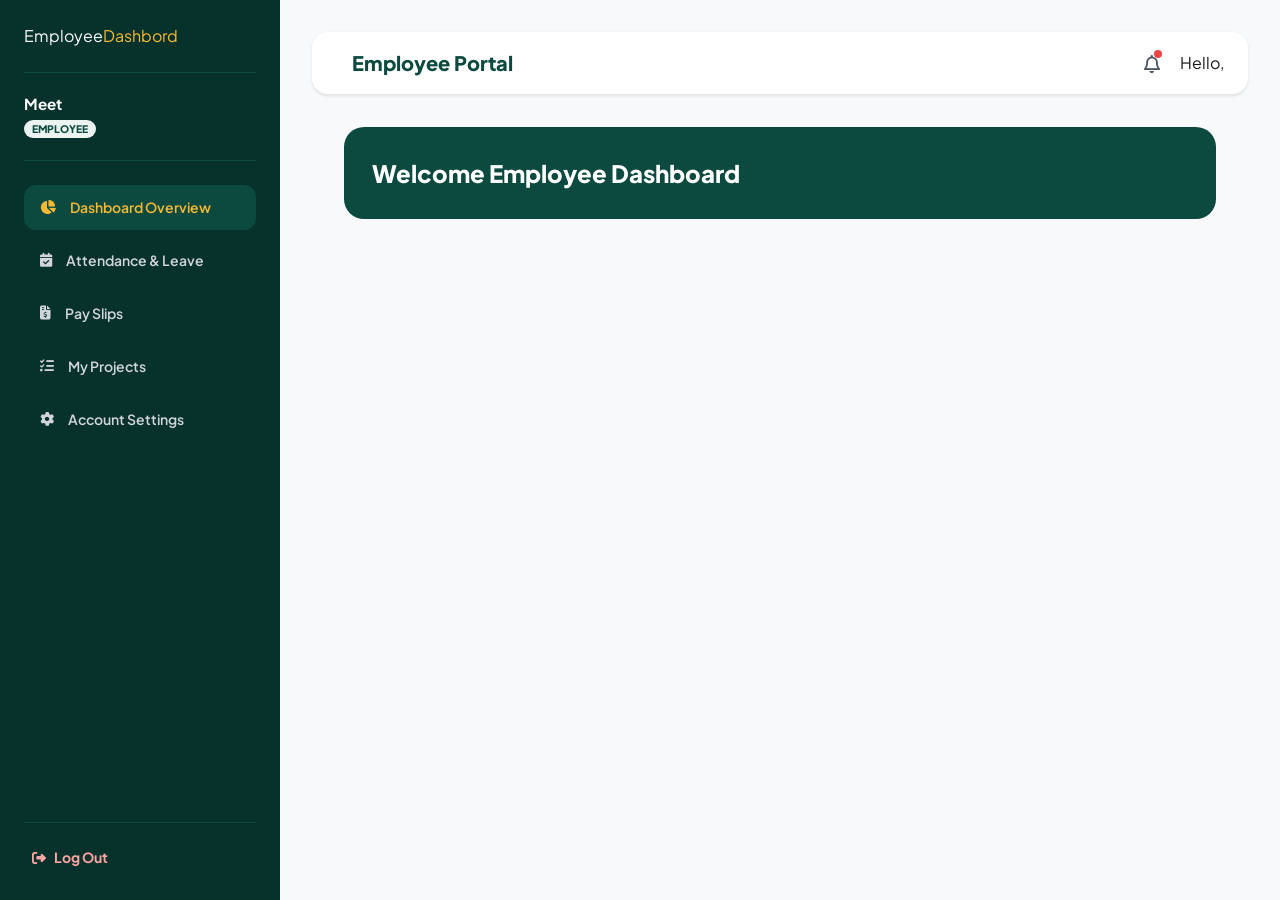
==== employee-dashboard/index.html @ f013000d "updeted5" ====
<!DOCTYPE html>
<html lang="en">

<head>
    <meta charset="UTF-8">
    <meta name="viewport" content="width=device-width, initial-scale=1.0">
    <title>Employee Dashboard</title>
    <link rel="stylesheet" href="https://cdnjs.cloudflare.com/ajax/libs/font-awesome/6.4.0/css/all.min.css">
    <link href="https://fonts.googleapis.com/css2?family=Plus+Jakarta+Sans:wght@300;400;500;600;700;800&display=swap" rel="stylesheet">
    <link rel="stylesheet" href="../assets/css/style.css">
</head>

<body class="dashboard-body">

    <div id="sidebar-overlay" class="sidebar-overlay hidden"></div>

    <aside id="dashboard-sidebar" class="dashboard-sidebar">
        <div class="sidebar-header">
            <div class="logo">
                <a href="#">
                    <span class="logo-text text-white">Employee<span class="text-gold">Dashbord</span></span>
                </a>
            </div>
            <button id="close-sidebar-btn" class="close-sidebar-btn">
                <i class="fa-solid fa-xmark"></i>
            </button>
        </div>

        <div class="user-profile-badge">
            <div>
                <h5 id="dash-user-name" class="profile-name">Meet</h5>
                <span class="role-badge badge-employee">Employee</span>
            </div>
        </div>

        <nav class="sidebar-nav">
            <a href="#" class="sidebar-link active">
                <i class="fa-solid fa-chart-pie"></i>
                <span>Dashboard Overview</span>
            </a>
            <a href="#" class="sidebar-link">
                <i class="fa-solid fa-calendar-check"></i>
                <span>Attendance & Leave</span>
            </a>
            <a href="#" class="sidebar-link">
                <i class="fa-solid fa-file-invoice-dollar"></i>
                <span>Pay Slips</span>
            </a>
            <a href="#" class="sidebar-link">
                <i class="fa-solid fa-tasks"></i>
                <span>My Projects</span>
            </a>
            <a href="#" class="sidebar-link">
                <i class="fa-solid fa-gear"></i>
                <span>Account Settings</span>
            </a>
        </nav>

        <div class="sidebar-footer">
            <a id="logout-btn" class="logout-btn" href="../index.html">
                <i class="fa-solid fa-right-from-bracket mr-2"></i> Log Out
            </a>
        </div>
    </aside>

    <div class="dashboard-main">

        <header class="dashboard-header">
            <div class="flex-center space-x-4">
                <button id="mobile-sidebar-toggle" class="sidebar-toggle-btn">
                    <i class="fa-solid fa-bars"></i>
                </button>
                <h1 class="header-page-title">Employee Portal</h1>
            </div>

            <div class="header-right-actions">
                <button class="dash-icon-btn">
                    <i class="fa-regular fa-bell"></i>
                    <span class="notification-dot"></span>
                </button>
                <div class="header-user-info">
                    <span class="user-greeting">Hello,</span>
                </div>
            </div>
        </header>

        <main class="dashboard-content">

            <div class="welcome-banner">
                <div>
                    <h2>Welcome     <span id="welcome-user-name">Employee Dashboard</span></h2>
                </div>
            </div>

        </main>
    </div>

    <script src="../assets/js/script.js"></script>
</body>

</html>
---- assets/css/style.css ----
:root {
    --tealDark: #0c4a3f;
    --tealDeep: #06322b;
    --tealLight: #156153;
    --tealSubtle: #ecf4f2;
    --goldAccent: #f5b935;
    --goldHover: #e0a320;
    --goldLight: #fff8e7;
    --lightBg: #f8f9fa;
    --cardBg: #f2f5f4;
    --textDark: #1a1a1a;
    --textGray: #4b5563;
    --borderLight: #e5e7eb;
}

* {
    margin: 0;
    padding: 0;
    box-sizing: border-box;
}

html.scroll-smooth {
    scroll-behavior: smooth;
}

body {
    font-family: "Plus Jakarta Sans", sans-serif;
    color: var(--textDark);
    background-color: #ffffff;
    overflow-x: hidden;
    line-height: 1.5;
    -webkit-font-smoothing: antialiased;
}

a {
    text-decoration: none;
    color: inherit;
}

button {
    cursor: pointer;
    border: none;
    background: none;
    font-family: inherit;
}

ul {
    list-style: none;
}

img {
    max-width: 100%;
    display: block;
}

.container {
    max-width: 1280px;
    margin: 0 auto;
    padding: 0 1rem;
}

@media (min-width: 640px) {
    .container {
        padding: 0 1.5rem;
    }
}

@media (min-width: 1024px) {
    .container {
        padding: 0 2rem;
    }
}

.flex-center {
    display: flex;
    align-items: center;
}

.flex-between {
    display: flex;
    align-items: center;
    justify-content: space-between;
}

.space-x-3>*+* {
    margin-left: 0.75rem;
}

.space-x-4>*+* {
    margin-left: 1rem;
}

.space-x-6>*+* {
    margin-left: 1.5rem;
}

.space-y-2>*+* {
    margin-top: 0.5rem;
}

.space-y-3>*+* {
    margin-top: 0.75rem;
}

.space-y-4>*+* {
    margin-top: 1rem;
}

.space-y-6>*+* {
    margin-top: 1.5rem;
}

.space-y-8>*+* {
    margin-top: 2rem;
}

.hidden {
    display: none !important;
}

.relative {
    position: relative;
}

.w-full {
    width: 100%;
}

.text-center {
    text-align: center;
}

.text-white {
    color: #ffffff;
}

.text-gold {
    color: var(--goldAccent);
}

.text-teal {
    color: var(--tealDark);
}

.pt-2 {
    padding-top: 0.5rem;
}

.pt-4 {
    padding-top: 1rem;
}

.pt-8 {
    padding-top: 2rem;
}

.pb-6 {
    padding-bottom: 1.5rem;
}

.mb-1 {
    margin-bottom: 0.25rem;
}

.mb-2 {
    margin-bottom: 0.5rem;
}

.mb-3 {
    margin-bottom: 0.75rem;
}

.mb-4 {
    margin-bottom: 1rem;
}

.mb-12 {
    margin-bottom: 3rem;
}

.mb-16 {
    margin-bottom: 4rem;
}

.mr-1\.5 {
    margin-right: 0.375rem;
}

.mr-2 {
    margin-right: 0.5rem;
}

.ml-1 {
    margin-left: 0.25rem;
}

.ml-2 {
    margin-left: 0.5rem;
}

.ml-3 {
    margin-left: 0.75rem;
}

/* BUTTONS */

.custom-logo-img {
    height: 100px;
    width: 100px;
    object-fit: contain;
}

.btn {
    display: inline-flex;
    align-items: center;
    justify-content: center;
    font-weight: 700;
    font-size: 0.875rem;
    padding: 0.625rem 1.25rem;
    border-radius: 9999px;
    transition: all 0.3s ease;
    box-shadow: 0 4px 6px -1px rgba(0, 0, 0, 0.1);
}

.btn:hover {
    transform: translateY(-2px);
}

.btn-teal {
    background-color: var(--tealDark);
    color: #ffffff;
}

.btn-teal:hover {
    background-color: var(--tealLight);
}

.btn-gold {
    background-color: var(--goldAccent);
    color: var(--tealDeep);
}

.btn-gold:hover {
    background-color: var(--goldHover);
}

.btn-outline {
    background-color: #ffffff;
    border: 2px solid var(--tealDark);
    color: var(--tealDark);
    box-shadow: none;
}

.btn-outline:hover {
    background-color: var(--tealDark);
    color: #ffffff;
}

.btn-subtle {
    background-color: var(--tealSubtle);
    color: var(--tealDark);
    box-shadow: none;
}

.btn-subtle:hover {
    background-color: var(--tealDark);
    color: #ffffff;
}

.btn-lg {
    padding: 1rem 2rem;
    font-size: 1rem;
    font-weight: 800;
}

.btn-sm {
    padding: 0.75rem 1.5rem;
    font-size: 0.75rem;
    font-weight: 800;
}

.btn-text {
    color: var(--tealDark);
    font-weight: 700;
    font-size: 0.875rem;
    padding: 0.5rem 1rem;
    transition: color 0.3s;
}

.btn-text:hover {
    color: var(--goldAccent);
}

.icon-btn {
    color: #4b5563;
    padding: 0.5rem;
    border-radius: 9999px;
    font-size: 1.125rem;
    transition: color 0.3s;
}

.icon-btn:hover {
    color: var(--tealDark);
}

/* HEADER & NAV */
#main-header {
    position: sticky;
    top: 0;
    z-index: 40;
    background-color: rgba(255, 255, 255, 0.95);
    backdrop-filter: blur(12px);
    border-bottom: 1px solid var(--borderLight);
    transition: all 0.3s;
}

#main-header.shadow-md {
    box-shadow: 0 4px 6px -1px rgba(0, 0, 0, 0.1);
}

.top-bar {
    background-color: var(--tealDeep);
    color: #ffffff;
    font-size: 0.75rem;
    padding: 0.625rem 1rem;
    display: none;
}

@media (min-width: 1024px) {
    .top-bar {
        display: block;
    }
}

.top-bar a:hover {
    color: var(--goldAccent);
}

.nav-wrapper {
    display: flex;
    justify-content: space-between;
    align-items: center;
}

.desktop-nav {
    display: none;
    gap: 1.75rem;
    font-size: 0.875rem;
    font-weight: 600;
}

@media (min-width: 1024px) {
    .desktop-nav {
        display: flex;
    }
}

.nav-link {
    color: #374151;
    padding: 0.5rem 0;
    border-bottom: 2px solid transparent;
    transition: all 0.3s;
}

.nav-link:hover,
.nav-link.active {
    color: var(--tealDark);
    font-weight: 700;
    border-bottom-color: var(--goldAccent);
}

.header-actions {
    display: none;
    align-items: center;
    gap: 1rem;
}

@media (min-width: 1024px) {
    .header-actions {
        display: flex;
    }
}

.mobile-menu-toggle {
    display: flex;
    align-items: center;
    gap: 1rem;
}

@media (min-width: 1024px) {
    .mobile-menu-toggle {
        display: none;
    }
}

.mobile-menu {
    background-color: #ffffff;
    border-bottom: 1px solid var(--borderLight);
    padding: 0.5rem 1rem 1.5rem 1rem;
    box-shadow: 0 10px 15px -3px rgba(0, 0, 0, 0.1);
}

.mobile-link {
    display: block;
    padding: 0.625rem 1rem;
    color: #374151;
    border-radius: 0.75rem;
    font-weight: 600;
}

.mobile-link:hover,
.mobile-link.active {
    background-color: var(--tealSubtle);
    color: var(--tealDark);
    font-weight: 700;
}

.mobile-actions {
    padding-top: 1rem;
    border-top: 1px solid var(--borderLight);
    display: flex;
    flex-direction: column;
    gap: 0.5rem;
}

.modal-overlay {
    position: fixed;
    inset: 0;
    background-color: rgba(6, 50, 43, 0.9);
    backdrop-filter: blur(8px);
    z-index: 50;
    display: flex;
    align-items: center;
    justify-content: center;
    padding: 1rem;
    transition: opacity 0.3s ease;
}

.modal-content {
    max-width: 42rem;
    width: 100%;
    position: relative;
}

.modal-close {
    position: absolute;
    top: -3rem;
    right: 0;
    color: #ffffff;
    font-size: 1.875rem;
}

.modal-close:hover {
    color: var(--goldAccent);
}

.search-form {
    position: relative;
}

.search-form input {
    width: 100%;
    padding: 1rem 4rem 1rem 1.5rem;
    border-radius: 1rem;
    background-color: #ffffff;
    color: #111827;
    font-size: 1.125rem;
    border: none;
    outline: none;
    box-shadow: 0 25px 50px -12px rgba(0, 0, 0, 0.25);
}

.search-form input:focus {
    box-shadow: 0 0 0 4px var(--goldAccent);
}

.search-submit {
    position: absolute;
    right: 0.75rem;
    top: 0.75rem;
    bottom: 0.75rem;
    padding: 0 1.25rem;
    background-color: var(--tealDark);
    color: var(--goldAccent);
    border-radius: 0.75rem;
    font-weight: 700;
    transition: background 0.3s;
}

.search-submit:hover {
    background-color: var(--tealLight);
}

.search-hint {
    color: rgba(255, 255, 255, 0.7);
    font-size: 0.75rem;
    margin-top: 0.75rem;
    text-align: center;
}

.hero-section {
    position: relative;
    background: linear-gradient(to bottom, #f9fafb, #ffffff, #f9fafb);
    padding: 3rem 0;
    overflow: hidden;
}

@media (min-width: 1024px) {
    .hero-section {
        padding: 5rem 0;
    }
}

.grid-12 {
    display: grid;
    grid-template-columns: repeat(1, minmax(0, 1fr));
    gap: 3rem;
}

@media (min-width: 1024px) {
    .grid-12 {
        grid-template-columns: repeat(12, minmax(0, 1fr));
    }

    .hero-content {
        grid-column: span 7 / span 7;
    }

    .hero-image-wrapper {
        grid-column: span 5 / span 5;
    }
}

.hero-content {
    text-align: center;
}

@media (min-width: 1024px) {
    .hero-content {
        text-align: left;
    }
}

.badge {
    display: inline-flex;
    align-items: center;
    gap: 0.5rem;
    background-color: var(--tealSubtle);
    color: var(--tealDark);
    font-weight: 800;
    padding: 0.5rem 1rem;
    border-radius: 9999px;
    font-size: 0.75rem;
    letter-spacing: 0.05em;
    text-transform: uppercase;
}

.badge-dot {
    width: 0.625rem;
    height: 0.625rem;
    border-radius: 9999px;
    background-color: var(--goldAccent);
}

.hero-title {
    font-size: 2.25rem;
    font-weight: 800;
    color: var(--tealDark);
    line-height: 1.25;
    letter-spacing: -0.025em;
    margin-top: 1.5rem;
}

@media (min-width: 640px) {
    .hero-title {
        font-size: 3rem;
    }
}

@media (min-width: 1024px) {
    .hero-title {
        font-size: 3.75rem;
    }
}

.gradient-text {
    background: linear-gradient(to right,
            var(--tealDark),
            var(--tealLight),
            var(--goldHover));
    -webkit-background-clip: text;
    -webkit-text-fill-color: transparent;
}

.hero-desc {
    color: var(--textGray);
    font-size: 1rem;
    max-width: 36rem;
    margin: 1.5rem auto 0 auto;
    line-height: 1.625;
}

@media (min-width: 1024px) {
    .hero-desc {
        margin-left: 0;
        margin-right: 0;
        font-size: 1.125rem;
    }
}

.hero-buttons {
    display: flex;
    flex-direction: column;
    gap: 1rem;
    padding-top: 0.5rem;
}

@media (min-width: 640px) {
    .hero-buttons {
        flex-direction: row;
        justify-content: center;
    }
}

@media (min-width: 1024px) {
    .hero-buttons {
        justify-content: flex-start;
    }
}

.hero-trust {
    padding-top: 2rem;
    border-top: 1px solid rgba(229, 231, 235, 0.8);
    display: flex;
    flex-direction: column;
    align-items: center;
    gap: 1.5rem;
    margin-top: 1.5rem;
}

@media (min-width: 640px) {
    .hero-trust {
        flex-direction: row;
    }
}

@media (min-width: 1024px) {
    .hero-trust {
        justify-content: flex-start;
    }
}

.user-avatars {
    display: flex;
    margin-left: 0.75rem;
}

.avatar {
    width: 2.75rem;
    height: 2.75rem;
    border-radius: 9999px;
    border: 2px solid #ffffff;
    object-fit: cover;
    margin-left: -0.75rem;
}

.avatar-more {
    background-color: var(--tealDark);
    color: var(--goldAccent);
    font-weight: 700;
    display: flex;
    align-items: center;
    justify-content: center;
    font-size: 0.75rem;
}

.stars {
    color: var(--goldAccent);
    font-size: 0.875rem;
    display: flex;
    gap: 0.25rem;
    justify-content: center;
}

@media (min-width: 640px) {
    .stars {
        justify-content: flex-start;
    }
}

.rating-text {
    font-size: 0.75rem;
    font-weight: 700;
    color: #4b5563;
    margin-top: 0.25rem;
}

.hero-image-container {
    position: relative;
    max-width: 28rem;
    margin: 0 auto;
}

@media (min-width: 1024px) {
    .hero-image-container {
        max-width: none;
    }
}

.image-accent {
    position: absolute;
    inset: -1rem;
    background-color: rgba(12, 74, 63, 0.1);
    border-radius: 1.5rem;
    transform: rotate(3deg);
}

.main-image-box {
    position: relative;
    overflow: hidden;
    border-radius: 1rem;
    border: 4px solid #ffffff;
    box-shadow: 0 25px 50px -12px rgba(0, 0, 0, 0.25);
}

.main-image-box img {
    width: 100%;
    height: auto;
    object-fit: cover;
    min-height: 420px;
}

.float-badge {
    position: absolute;
    background-color: #ffffff;
    padding: 1rem;
    border-radius: 1rem;
    box-shadow: 0 20px 25px -5px rgba(0, 0, 0, 0.1);
    border: 1px solid #f3f4f6;
    display: flex;
    align-items: center;
    gap: 0.75rem;
}

.float-badge-1 {
    top: 1.5rem;
    left: -1.5rem;
    display: none;
}

@media (min-width: 640px) {
    .float-badge-1 {
        display: flex;
    }
}

.float-badge-2 {
    bottom: -1.5rem;
    right: -1.5rem;
    background-color: var(--tealDark);
    color: #ffffff;
    padding: 1.25rem;
}

.icon-box {
    width: 3rem;
    height: 3rem;
    background-color: var(--goldLight);
    border-radius: 0.75rem;
    display: flex;
    align-items: center;
    justify-content: center;
    color: var(--goldAccent);
    font-weight: 700;
    font-size: 1.25rem;
}

.float-badge-2 .icon-box {
    background-color: var(--goldAccent);
    color: var(--tealDeep);
    border-radius: 9999px;
}

.badge-label {
    font-size: 0.75rem;
    color: #6b7280;
    font-weight: 600;
}

.badge-val {
    font-size: 1.125rem;
    font-weight: 800;
    color: var(--tealDark);
}

.badge-val-gold {
    font-size: 1.5rem;
    font-weight: 800;
    color: var(--goldAccent);
}

.badge-sub {
    font-size: 0.75rem;
    color: #d1d5db;
    font-weight: 500;
}

.section {
    padding: 5rem 0;
}

.bg-white {
    background-color: #ffffff;
}

.bg-light {
    background-color: var(--lightBg);
}

.section-header {
    text-align: center;
    max-width: 42rem;
    margin: 0 auto 4rem auto;
}

.section-tag {
    display: inline-block;
    background-color: var(--tealSubtle);
    color: var(--tealDark);
    font-weight: 800;
    font-size: 0.75rem;
    padding: 0.375rem 0.875rem;
    border-radius: 0.375rem;
    text-transform: uppercase;
    letter-spacing: 0.05em;
}

.section-title {
    font-size: 1.875rem;
    font-weight: 800;
    color: var(--tealDark);
    margin-top: 0.75rem;
}

@media (min-width: 640px) {
    .section-title {
        font-size: 2.25rem;
    }
}

.section-desc {
    color: var(--textGray);
    font-size: 0.875rem;
    margin-top: 0.75rem;
    line-height: 1.625;
}

@media (min-width: 640px) {
    .section-desc {
        font-size: 1rem;
    }
}

/* ABOUT SECTION */
.about-grid {
    display: grid;
    grid-template-columns: repeat(2, minmax(0, 1fr));
    gap: 1rem;
}

.img-top {
    border-radius: 1rem;
    box-shadow: 0 4px 6px -1px rgba(0, 0, 0, 0.1);
    width: 100%;
    height: 16rem;
    object-fit: cover;
}

.img-bottom {
    border-radius: 1rem;
    box-shadow: 0 4px 6px -1px rgba(0, 0, 0, 0.1);
    width: 100%;
    height: 20rem;
    object-fit: cover;
}

.about-stat-box {
    background-color: var(--tealDark);
    color: #ffffff;
    padding: 1.5rem;
    border-radius: 1rem;
    text-align: center;
    border-bottom: 4px solid var(--goldAccent);
    margin-top: 1rem;
}

.stat-number {
    font-size: 2.25rem;
    font-weight: 800;
    color: var(--goldAccent);
}

.stat-label {
    font-size: 0.75rem;
    text-transform: uppercase;
    letter-spacing: 0.1em;
    color: #e5e7eb;
    font-weight: 700;
}

.features-list {
    display: flex;
    flex-direction: column;
    gap: 1rem;
    padding-top: 0.5rem;
}

.feature-item {
    display: flex;
    align-items: flex-start;
    gap: 1rem;
    padding: 1rem;
    border-radius: 1rem;
    background-color: #f9fafb;
    border: 1px solid #f3f4f6;
    transition: all 0.3s;
}

.feature-item:hover {
    background-color: #ffffff;
    box-shadow: 0 4px 6px -1px rgba(0, 0, 0, 0.1);
}

.feature-icon {
    width: 2.5rem;
    height: 2.5rem;
    border-radius: 0.75rem;
    background-color: var(--tealDark);
    color: var(--goldAccent);
    display: flex;
    align-items: center;
    justify-content: center;
    flex-shrink: 0;
    font-weight: 700;
}

.feature-title {
    font-weight: 700;
    color: var(--tealDark);
    font-size: 1rem;
}

.feature-desc {
    font-size: 0.75rem;
    color: #6b7280;
    margin-top: 0.125rem;
}

.about-footer {
    padding-top: 1rem;
    display: flex;
    flex-direction: column;
    gap: 1rem;
    border-top: 1px solid #f3f4f6;
}

@media (min-width: 640px) {
    .about-footer {
        flex-direction: row;
        align-items: center;
        justify-content: space-between;
    }
}

.founder-info {
    display: flex;
    align-items: center;
    gap: 1rem;
}

.founder-img {
    width: 3rem;
    height: 3rem;
    border-radius: 9999px;
    object-fit: cover;
    border: 2px solid var(--goldAccent);
}

.founder-name {
    font-weight: 700;
    color: var(--tealDark);
    font-size: 0.875rem;
}

.founder-role {
    font-size: 0.75rem;
    color: #6b7280;
}

.grid-4 {
    display: grid;
    grid-template-columns: repeat(1, minmax(0, 1fr));
    gap: 2rem;
}

@media (min-width: 768px) {
    .grid-4 {
        grid-template-columns: repeat(2, minmax(0, 1fr));
    }
}

@media (min-width: 1024px) {
    .grid-4 {
        grid-template-columns: repeat(4, minmax(0, 1fr));
    }
}

.service-card {
    background-color: #ffffff;
    border-radius: 1.5rem;
    padding: 2rem;
    border: 1px solid #f3f4f6;
    display: flex;
    flex-direction: column;
    justify-content: space-between;
    cursor: pointer;
}

.service-icon {
    width: 4rem;
    height: 4rem;
    background-color: var(--cardBg);
    color: var(--tealDark);
    border-radius: 1rem;
    display: flex;
    align-items: center;
    justify-content: center;
    font-size: 1.5rem;
    transition: all 0.3s;
}

.service-card:hover .service-icon {
    background-color: var(--tealDark);
    color: var(--goldAccent);
}

.service-title {
    font-size: 1.25rem;
    font-weight: 700;
    color: var(--tealDark);
    transition: color 0.3s;
}

.service-card:hover .service-title {
    color: var(--tealLight);
}

.service-desc {
    color: #6b7280;
    font-size: 0.875rem;
    line-height: 1.625;
}

.service-footer {
    padding-top: 1.5rem;
    margin-top: 1.5rem;
    border-top: 1px solid #f3f4f6;
    display: flex;
    align-items: center;
    justify-content: space-between;
}

.service-link-text {
    font-size: 0.75rem;
    font-weight: 700;
    color: var(--tealDark);
    text-transform: uppercase;
    letter-spacing: 0.05em;
}

.service-arrow {
    width: 2rem;
    height: 2rem;
    border-radius: 9999px;
    background-color: #f3f4f6;
    color: var(--tealDark);
    display: flex;
    align-items: center;
    justify-content: center;
    font-size: 0.75rem;
    transition: background 0.3s;
}

.service-card:hover .service-arrow {
    background-color: var(--goldAccent);
}

.modal-card {
    background-color: #ffffff;
    border-radius: 1.5rem;
    max-width: 32rem;
    width: 100%;
    padding: 2rem;
    position: relative;
    box-shadow: 0 25px 50px -12px rgba(0, 0, 0, 0.25);
}

.modal-lg {
    max-width: 42rem;
    max-height: 90vh;
    overflow-y: auto;
}

.modal-close-dark {
    position: absolute;
    top: 1rem;
    right: 1rem;
    color: #9ca3af;
    font-size: 1.5rem;
}

.modal-close-dark:hover {
    color: #000000;
}

.modal-icon {
    width: 3rem;
    height: 3rem;
    border-radius: 1rem;
    background-color: var(--tealSubtle);
    color: var(--tealDark);
    display: flex;
    align-items: center;
    justify-content: center;
    font-size: 1.25rem;
    margin-bottom: 1rem;
}

.modal-title {
    font-size: 1.5rem;
    font-weight: 800;
    color: var(--tealDark);
    margin-bottom: 0.5rem;
}

.modal-body {
    font-size: 0.875rem;
    color: var(--textGray);
    line-height: 1.625;
}

.badge-subtle {
    background-color: rgba(245, 185, 53, 0.2);
    color: var(--tealDark);
    font-size: 0.75rem;
    font-weight: 800;
    padding: 0.25rem 0.75rem;
    border-radius: 0.375rem;
    text-transform: uppercase;
}

.modal-footer-btn {
    padding-top: 1rem;
    border-top: 1px solid #f3f4f6;
    display: flex;
    justify-content: flex-end;
}

.dark-section {
    background-color: var(--tealDark);
    color: #ffffff;
    position: relative;
    overflow: hidden;
}

.dark-header {
    display: flex;
    flex-direction: column;
    justify-content: space-between;
    margin-bottom: 3rem;
}

@media (min-width: 768px) {
    .dark-header {
        flex-direction: row;
        align-items: flex-end;
    }
}

.badge-dark {
    color: var(--goldAccent);
    font-weight: 800;
    font-size: 0.75rem;
    text-transform: uppercase;
    letter-spacing: 0.1em;
    background-color: var(--tealDeep);
    padding: 0.375rem 0.875rem;
    border-radius: 0.375rem;
    border: 1px solid var(--tealLight);
}

.dark-title {
    font-size: 1.875rem;
    font-weight: 800;
    color: #ffffff;
    margin-top: 0.75rem;
    max-width: 36rem;
}

.dark-desc {
    color: #d1d5db;
    font-size: 0.875rem;
    max-width: 28rem;
    margin-top: 1rem;
}

@media (min-width: 768px) {
    .dark-desc {
        margin-top: 0;
    }
}

.video-box {
    position: relative;
    border-radius: 1.5rem;
    overflow: hidden;
    border: 1px solid var(--tealLight);
}

.video-cover {
    width: 100%;
    height: 24rem;
    object-fit: cover;
    opacity: 0.6;
}

@media (min-width: 1024px) {
    .video-cover {
        height: 450px;
    }
}

.video-overlay {
    position: absolute;
    inset: 0;
    background: linear-gradient(to top,
            var(--tealDeep),
            rgba(12, 74, 63, 0.5),
            transparent);
    display: flex;
    align-items: center;
    justify-content: center;
}

.play-btn {
    width: 5rem;
    height: 5rem;
    background-color: var(--goldAccent);
    color: var(--tealDeep);
    border-radius: 9999px;
    display: flex;
    align-items: center;
    justify-content: center;
    font-size: 1.5rem;
    box-shadow: 0 25px 50px -12px rgba(0, 0, 0, 0.25);
    transition: transform 0.3s;
}

.play-btn:hover {
    transform: scale(1.1);
    background-color: var(--goldHover);
}

.stats-bar {
    position: absolute;
    bottom: 0;
    left: 0;
    right: 0;
    background-color: rgba(6, 50, 43, 0.95);
    backdrop-filter: blur(12px);
    border-top: 1px solid rgba(21, 97, 83, 0.5);
    padding: 1.5rem;
    display: grid;
    grid-template-columns: repeat(2, minmax(0, 1fr));
    gap: 1.5rem;
    text-align: center;
}

@media (min-width: 768px) {
    .stats-bar {
        grid-template-columns: repeat(4, minmax(0, 1fr));
    }
}

.stat-val {
    font-size: 1.5rem;
    font-weight: 900;
    color: var(--goldAccent);
}

@media (min-width: 640px) {
    .stat-val {
        font-size: 1.875rem;
    }
}

.stat-lbl {
    font-size: 0.75rem;
    color: #d1d5db;
    text-transform: uppercase;
    letter-spacing: 0.05em;
    margin-top: 0.25rem;
}

.showcase-img {
    border-radius: 1.5rem;
    box-shadow: 0 20px 25px -5px rgba(0, 0, 0, 0.1);
    width: 100%;
    object-fit: cover;
    min-height: 400px;
}

.quote-badge {
    position: absolute;
    bottom: -1.5rem;
    right: -1.5rem;
    background-color: var(--goldAccent);
    color: var(--tealDeep);
    font-weight: 700;
    padding: 1.5rem;
    border-radius: 1rem;
    box-shadow: 0 10px 15px -3px rgba(0, 0, 0, 0.1);
    max-width: 20rem;
    display: none;
}

@media (min-width: 640px) {
    .quote-badge {
        display: block;
    }
}

.quote-icon {
    font-size: 1.5rem;
    opacity: 0.5;
    margin-bottom: 0.5rem;
    display: block;
}

.quote-text {
    font-size: 0.75rem;
    font-weight: 800;
    line-height: 1.25;
}

.accordion-list {
    display: flex;
    flex-direction: column;
    gap: 1rem;
    padding-top: 0.5rem;
}

.accordion-item {
    border: 1px solid var(--borderLight);
    border-radius: 1rem;
    overflow: hidden;
}

.accordion-header {
    width: 100%;
    text-align: left;
    padding: 1.25rem;
    background-color: #f9fafb;
    display: flex;
    justify-content: space-between;
    align-items: center;
    transition: background 0.3s;
}

.accordion-header:hover {
    background-color: var(--tealSubtle);
}

.accordion-title {
    font-weight: 700;
    color: var(--tealDark);
    font-size: 0.875rem;
    display: flex;
    align-items: center;
    gap: 0.75rem;
}

.accordion-arrow {
    color: var(--tealDark);
    font-size: 0.875rem;
    transition: transform 0.3s;
}

.rotate-180 {
    transform: rotate(180deg);
}

.accordion-text {
    padding: 1rem 0;
    font-size: 0.875rem;
    color: var(--textGray);
    line-height: 1.625;
}

.flex-mobile-col {
    display: flex;
    flex-direction: column;
}

@media (min-width: 768px) {
    .flex-mobile-col {
        flex-direction: row;
        align-items: flex-end;
    }
}

.link-teal {
    color: var(--tealDark);
    transition: color 0.3s;
}

.link-teal:hover {
    color: var(--goldAccent);
}

.team-card {
    background-color: #ffffff;
    border-radius: 1.5rem;
    overflow: hidden;
    border: 1px solid #f3f4f6;
    transition: transform 0.3s;
}

.team-card:hover {
    transform: translateY(-0.5rem);
}

.team-img-wrapper {
    position: relative;
    overflow: hidden;
}

.team-img {
    width: 100%;
    height: 18rem;
    object-fit: cover;
    transition: transform 0.5s;
}

.team-card:hover .team-img {
    transform: scale(1.05);
}

.team-overlay {
    position: absolute;
    inset: 0;
    background-color: rgba(12, 74, 63, 0.7);
    opacity: 0;
    transition: opacity 0.3s;
    display: flex;
    align-items: center;
    justify-content: center;
    gap: 0.75rem;
}

.team-card:hover .team-overlay {
    opacity: 1;
}

.social-btn {
    width: 2.5rem;
    height: 2.5rem;
    border-radius: 9999px;
    background-color: var(--goldAccent);
    color: var(--tealDeep);
    display: flex;
    align-items: center;
    justify-content: center;
    transition: background 0.3s;
}

.social-btn:hover {
    background-color: #ffffff;
}

.team-info {
    padding: 1.5rem;
    text-align: center;
}

.team-name {
    font-weight: 800;
    color: var(--tealDark);
    font-size: 1.125rem;
}

.team-role {
    font-size: 0.75rem;
    color: #6b7280;
    font-weight: 600;
    margin-top: 0.25rem;
}

.pricing-switcher {
    padding-top: 1.5rem;
    display: flex;
    align-items: center;
    justify-content: center;
    gap: 1rem;
}

.switcher-label {
    font-size: 0.875rem;
    font-weight: 700;
    color: #9ca3af;
}

.switcher-label.active {
    color: var(--tealDark);
}

.toggle-switch {
    width: 3.5rem;
    height: 2rem;
    background-color: var(--tealDark);
    border-radius: 9999px;
    padding: 0.25rem;
    position: relative;
}

.toggle-dot {
    width: 1.5rem;
    height: 1.5rem;
    background-color: var(--goldAccent);
    border-radius: 9999px;
    transition: transform 0.3s;
}

.translate-x-6 {
    transform: translateX(1.5rem);
}

.discount-badge {
    background-color: rgba(245, 185, 53, 0.2);
    color: var(--tealDark);
    font-size: 0.625rem;
    font-weight: 800;
    padding: 0.125rem 0.5rem;
    border-radius: 9999px;
    margin-left: 0.25rem;
}

.grid-3 {
    display: grid;
    grid-template-columns: repeat(1, minmax(0, 1fr));
    gap: 2rem;
}

@media (min-width: 1024px) {
    .grid-3 {
        grid-template-columns: repeat(3, minmax(0, 1fr));
    }

    .col-span-6 {
        grid-column: span 6 / span 6;
    }

    .col-span-5 {
        grid-column: span 5 / span 5;
    }

    .col-span-7 {
        grid-column: span 7 / span 7;
    }
}

.price-card {
    background-color: var(--lightBg);
    border-radius: 1.5rem;
    padding: 2rem;
    border: 1px solid var(--borderLight);
    position: relative;
    transition: all 0.3s;
}

.price-card:hover {
    box-shadow: 0 20px 25px -5px rgba(0, 0, 0, 0.1);
}

.price-card-popular {
    background-color: var(--tealDark);
    color: #ffffff;
    border: 2px solid var(--goldAccent);
    box-shadow: 0 25px 50px -12px rgba(0, 0, 0, 0.25);
}

@media (min-width: 1024px) {
    .price-card-popular {
        transform: translateY(-0.5rem);
    }
}

.popular-badge {
    position: absolute;
    top: -1rem;
    left: 50%;
    transform: translateX(-50%);
    background-color: var(--goldAccent);
    color: var(--tealDeep);
    font-weight: 900;
    font-size: 0.75rem;
    padding: 0.375rem 1rem;
    border-radius: 9999px;
    text-transform: uppercase;
    letter-spacing: 0.05em;
}

.price-header {
    text-align: center;
    padding-bottom: 1.5rem;
    border-bottom: 1px solid var(--borderLight);
}

.border-teal {
    border-bottom-color: var(--tealLight);
}

.plan-tag {
    font-size: 0.75rem;
    font-weight: 800;
    color: var(--tealDark);
    text-transform: uppercase;
    background-color: #ffffff;
    padding: 0.25rem 0.75rem;
    border-radius: 9999px;
}

.plan-tag-gold {
    font-size: 0.75rem;
    font-weight: 800;
    color: var(--goldAccent);
    text-transform: uppercase;
    background-color: var(--tealDeep);
    padding: 0.25rem 0.75rem;
    border-radius: 9999px;
    border: 1px solid var(--tealLight);
}

.plan-title {
    font-size: 1.5rem;
    font-weight: 900;
    color: var(--tealDark);
    margin-top: 1rem;
}

.price-box {
    margin-top: 1rem;
}

.price-num {
    font-size: 2.25rem;
    font-weight: 900;
    color: var(--tealDark);
}

.price-num-gold {
    font-size: 2.25rem;
    font-weight: 900;
    color: var(--goldAccent);
}

.price-period {
    color: #6b7280;
    font-size: 0.75rem;
}

.price-period-light {
    color: #d1d5db;
    font-size: 0.75rem;
}

.plan-features {
    padding: 1.5rem 0;
    display: flex;
    flex-direction: column;
    gap: 1rem;
    font-size: 0.875rem;
}

.feature-active {
    display: flex;
    align-items: center;
    gap: 0.75rem;
    color: #4b5563;
}

.feature-active i {
    color: var(--tealDark);
    font-size: 1rem;
}

.feature-disabled {
    display: flex;
    align-items: center;
    gap: 0.75rem;
    color: #9ca3af;
}

.feature-disabled i {
    color: #d1d5db;
    font-size: 1rem;
}

.feature-active-gold {
    display: flex;
    align-items: center;
    gap: 0.75rem;
    color: #e5e7eb;
}

.feature-active-gold i {
    color: var(--goldAccent);
    font-size: 1rem;
}

.feature-disabled-dark {
    display: flex;
    align-items: center;
    gap: 0.75rem;
    color: #9ca3af;
}

.feature-disabled-dark i {
    color: var(--tealLight);
    font-size: 1rem;
}

.testimonial-box {
    max-width: 56rem;
    margin: 0 auto;
    position: relative;
    background-color: var(--tealDeep);
    padding: 2rem;
    border-radius: 1.5rem;
    border: 1px solid rgba(21, 97, 83, 0.6);
    box-shadow: 0 25px 50px -12px rgba(0, 0, 0, 0.25);
}

@media (min-width: 640px) {
    .testimonial-box {
        padding: 3rem;
    }
}

.testimonial-stars {
    color: var(--goldAccent);
    font-size: 1.5rem;
    margin-bottom: 1rem;
}

.testimonial-text {
    font-size: 1rem;
    color: #e5e7eb;
    line-height: 1.625;
    font-style: italic;
    margin-bottom: 2rem;
}

@media (min-width: 640px) {
    .testimonial-text {
        font-size: 1.125rem;
    }
}

.author-box {
    display: flex;
    align-items: center;
    gap: 1rem;
}

.author-img {
    width: 3.5rem;
    height: 3.5rem;
    border-radius: 9999px;
    object-fit: cover;
    border: 2px solid var(--goldAccent);
}

.author-name {
    font-weight: 800;
    color: #ffffff;
    font-size: 1rem;
}

.author-title {
    font-size: 0.75rem;
    color: var(--goldAccent);
    font-weight: 600;
}

.carousel-controls {
    display: flex;
    justify-content: space-between;
    align-items: center;
    padding-top: 1.5rem;
    border-top: 1px solid rgba(21, 97, 83, 0.5);
    margin-top: 1.5rem;
}

.dots-wrapper {
    display: flex;
    gap: 0.5rem;
}

.slide-dot {
    width: 0.75rem;
    height: 0.75rem;
    border-radius: 9999px;
    background-color: var(--tealLight);
    cursor: pointer;
    transition: all 0.3s;
}

.slide-dot.active {
    background-color: var(--goldAccent);
}

.arrows-wrapper {
    display: flex;
    gap: 0.75rem;
}

.arrow-btn {
    width: 2.5rem;
    height: 2.5rem;
    border-radius: 9999px;
    background-color: var(--tealDark);
    color: #ffffff;
    display: flex;
    align-items: center;
    justify-content: center;
    font-size: 0.75rem;
    transition: background 0.3s;
}

.arrow-btn:hover {
    background-color: var(--goldAccent);
    color: var(--tealDeep);
}

.blog-card {
    background-color: var(--lightBg);
    border-radius: 1.5rem;
    overflow: hidden;
    border: 1px solid #f3f4f6;
    display: flex;
    flex-direction: column;
    justify-content: space-between;
    transition: all 0.3s;
}

.blog-card:hover {
    box-shadow: 0 20px 25px -5px rgba(0, 0, 0, 0.1);
}

.blog-img-box {
    position: relative;
    overflow: hidden;
}

.blog-img {
    width: 100%;
    height: 13rem;
    object-fit: cover;
    transition: transform 0.5s;
}

.blog-card:hover .blog-img {
    transform: scale(1.05);
}

.blog-badge {
    position: absolute;
    top: 1rem;
    left: 1rem;
    background-color: var(--goldAccent);
    color: var(--tealDeep);
    font-size: 0.75rem;
    font-weight: 800;
    padding: 0.25rem 0.75rem;
    border-radius: 9999px;
}

.blog-body {
    padding: 1.5rem;
}

.blog-date {
    font-size: 0.75rem;
    color: #9ca3af;
    font-weight: 500;
}

.blog-title {
    font-size: 1.125rem;
    font-weight: 700;
    color: var(--tealDark);
    margin-top: 0.5rem;
    transition: color 0.3s;
}

.blog-card:hover .blog-title {
    color: var(--tealLight);
}

.blog-excerpt {
    font-size: 0.75rem;
    color: #6b7280;
    margin-top: 0.5rem;
    line-height: 1.625;
}

.blog-footer {
    padding: 0.5rem 1.5rem 1.5rem 1.5rem;
    border-top: 1px solid rgba(229, 231, 235, 0.6);
    margin-top: auto;
}

.btn-read {
    font-size: 0.75rem;
    font-weight: 700;
    color: var(--tealDark);
    display: inline-flex;
    align-items: center;
    transition: color 0.3s;
}

.btn-read:hover {
    color: var(--goldAccent);
}

.contact-card {
    background-color: #ffffff;
    border-radius: 1.5rem;
    box-shadow: 0 25px 50px -12px rgba(0, 0, 0, 0.25);
    overflow: hidden;
    display: grid;
    grid-template-columns: repeat(1, minmax(0, 1fr));
    border: 1px solid #f3f4f6;
}

@media (min-width: 1024px) {
    .contact-card {
        grid-template-columns: repeat(12, minmax(0, 1fr));
    }

    .form-box {
        grid-column: span 7 / span 7;
    }

    .contact-info-box {
        grid-column: span 5 / span 5;
    }
}

.form-box {
    padding: 2rem;
}

@media (min-width: 640px) {
    .form-box {
        padding: 3rem;
    }
}

.form-desc {
    font-size: 0.75rem;
    color: #6b7280;
}

.form-row {
    display: grid;
    grid-template-columns: repeat(1, minmax(0, 1fr));
    gap: 1rem;
}

@media (min-width: 640px) {
    .form-row {
        grid-template-columns: repeat(2, minmax(0, 1fr));
    }
}

.form-group {
    display: flex;
    flex-direction: column;
}

.form-label {
    font-size: 0.75rem;
    font-weight: 700;
    color: #374151;
    margin-bottom: 0.25rem;
}

.form-input,
.form-select,
.form-textarea {
    width: 100%;
    padding: 0.875rem 1rem;
    border-radius: 0.75rem;
    border: 1px solid #e5e7eb;
    outline: none;
    font-size: 0.875rem;
    background-color: rgba(249, 250, 251, 0.5);
    font-family: inherit;
}

.form-input:focus,
.form-select:focus,
.form-textarea:focus {
    border-color: var(--tealDark);
}

.contact-info-box {
    background-color: var(--tealDark);
    color: #ffffff;
    padding: 2rem;
    display: flex;
    flex-direction: column;
    justify-content: space-between;
    position: relative;
    overflow: hidden;
}

@media (min-width: 640px) {
    .contact-info-box {
        padding: 3rem;
    }
}

.info-title {
    font-size: 1.5rem;
    font-weight: 800;
    color: #ffffff;
}

.info-item {
    display: flex;
    align-items: flex-start;
    gap: 1rem;
}

.info-icon {
    width: 2.5rem;
    height: 2.5rem;
    border-radius: 0.75rem;
    background-color: var(--tealDeep);
    color: var(--goldAccent);
    display: flex;
    align-items: center;
    justify-content: center;
    font-weight: 700;
    flex-shrink: 0;
}

.info-lbl {
    font-size: 0.75rem;
    font-weight: 700;
    color: #d1d5db;
    text-transform: uppercase;
    letter-spacing: 0.05em;
}

.info-val {
    font-size: 0.875rem;
    font-weight: 600;
    color: #ffffff;
    margin-top: 0.125rem;
}

.info-footer {
    padding-top: 2rem;
    border-top: 1px solid rgba(21, 97, 83, 0.6);
    margin-top: 2rem;
}

.info-note {
    font-size: 0.75rem;
    color: #d1d5db;
    line-height: 1.625;
}

.footer {
    background-color: var(--tealDeep);
    color: #ffffff;
    padding-top: 4rem;
    padding-bottom: 2rem;
    border-top: 1px solid var(--tealDark);
}

.footer-grid {
    display: grid;
    grid-template-columns: repeat(1, minmax(0, 1fr));
    gap: 2.5rem;
    padding-bottom: 3rem;
    border-bottom: 1px solid rgba(12, 74, 63, 0.8);
}

@media (min-width: 768px) {
    .footer-grid {
        grid-template-columns: repeat(2, minmax(0, 1fr));
    }
}

@media (min-width: 1024px) {
    .footer-grid {
        grid-template-columns: repeat(5, minmax(0, 1fr));
    }

    .footer-brand {
        grid-column: span 2 / span 2;
    }
}

.footer-desc {
    font-size: 0.875rem;
    color: #9ca3af;
    max-width: 24rem;
    line-height: 1.625;
}

.footer-socials {
    display: flex;
    align-items: center;
    gap: 0.75rem;
    padding-top: 0.5rem;
}

.footer-social-btn {
    width: 2.25rem;
    height: 2.25rem;
    border-radius: 9999px;
    background-color: var(--tealDark);
    color: #ffffff;
    display: flex;
    align-items: center;
    justify-content: center;
    font-size: 0.75rem;
    transition: all 0.3s;
}

.footer-social-btn:hover {
    background-color: var(--goldAccent);
    color: var(--tealDeep);
}

.footer-heading {
    font-size: 0.875rem;
    font-weight: 700;
    color: #ffffff;
    margin-bottom: 1rem;
}

.footer-links {
    display: flex;
    flex-direction: column;
    gap: 0.625rem;
    font-size: 0.875rem;
    color: #9ca3af;
}

.footer-links a:hover {
    color: var(--goldAccent);
}

.newsletter-input {
    width: 100%;
    padding: 0.625rem 0.875rem;
    border-radius: 0.75rem;
    background-color: var(--tealDark);
    border: 1px solid var(--tealLight);
    font-size: 0.75rem;
    color: #ffffff;
    outline: none;
}

.newsletter-input:focus {
    border-color: var(--goldAccent);
}

.footer-bottom {
    padding-top: 2rem;
    display: flex;
    flex-direction: column;
    align-items: center;
    justify-content: space-between;
    font-size: 0.75rem;
    color: #9ca3af;
    gap: 1rem;
}

@media (min-width: 640px) {
    .footer-bottom {
        flex-direction: row;
    }
}

.footer-bottom a:hover {
    color: var(--goldAccent);
}

::-webkit-scrollbar {
    width: 8px;
}

::-webkit-scrollbar-track {
    background: #f1f1f1;
}

::-webkit-scrollbar-thumb {
    background: #0c4a3f;
    border-radius: 4px;
}

.shadow-custom {
    box-shadow: 0 10px 30px -5px rgba(12, 74, 63, 0.08);
}

.shadow-card-hover {
    transition: all 0.3s cubic-bezier(0.4, 0, 0.2, 1);
}

.shadow-card-hover:hover {
    box-shadow: 0 20px 40px -10px rgba(12, 74, 63, 0.16);
    transform: translateY(-6px);
}

@keyframes floatSlow {

    0%,
    100% {
        transform: translateY(0px);
    }

    50% {
        transform: translateY(-10px);
    }
}

.animate-float {
    animation: floatSlow 4s ease-in-out infinite;
}

@keyframes pulseGlow {

    0%,
    100% {
        opacity: 0.8;
        transform: scale(1);
    }

    50% {
        opacity: 1;
        transform: scale(1.03);
    }
}

.animate-pulse-glow {
    animation: pulseGlow 3s ease-in-out infinite;
}

.accordion-body {
    max-height: 0;
    overflow: hidden;
    transition:
        max-height 0.35s ease-in-out,
        opacity 0.35s ease-in-out;
    opacity: 0;
    padding: 0 1.25rem;
    background-color: #ffffff;
}

.accordion-body.active {
    max-height: 250px;
    opacity: 1;
}

.testimonial-slide {
    display: none;
    opacity: 0;
    transition: opacity 0.5s ease-in-out;
}

.testimonial-slide.active {
    display: block;
    opacity: 1;
}
/* Authentication Styles */
.auth-body {
    background-color: var(--tealDeep);
    min-height: 100vh;
    display: flex;
    align-items: center;
    justify-content: center;
    padding: 2rem 1rem;
}

.auth-container {
    width: 100%;
    max-width: 28rem;
}

.auth-card {
    background: #ffffff;
    padding: 2.5rem;
    border-radius: 1.5rem;
    box-shadow: 0 20px 25px -5px rgba(0, 0, 0, 0.3);
}

.auth-header {
    text-align: center;
    margin-bottom: 2rem;
}

.auth-header h2 {
    color: var(--tealDark);
    font-size: 1.75rem;
    font-weight: 800;
}

.auth-header p {
    color: var(--textGray);
    font-size: 0.875rem;
    margin-top: 0.25rem;
}

.checkbox-label {
    font-size: 0.875rem;
    color: var(--textGray);
    display: flex;
    align-items: center;
    gap: 0.5rem;
}

.auth-link {
    color: var(--tealDark);
    font-size: 0.875rem;
    text-decoration: underline;
}

.auth-footer {
    text-align: center;
    margin-top: 1.5rem;
    padding-top: 1rem;
    border-top: 1px solid var(--borderLight);
    font-size: 0.875rem;
    color: var(--textGray);
}

/* Dashboard Styles */
.dashboard-body {
    background-color: #f3f4f6;
    min-height: 100vh;
}

.dashboard-layout {
    display: flex;
    min-height: 100vh;
}

.sidebar {
    width: 260px;
    background-color: var(--tealDeep);
    color: #ffffff;
    display: flex;
    flex-direction: column;
    padding: 1.5rem;
}

.sidebar-logo {
    font-size: 1.5rem;
    font-weight: 800;
    margin-bottom: 2rem;
}

.sidebar-nav {
    display: flex;
    flex-direction: column;
    gap: 0.5rem;
    flex-grow: 1;
}

.sidebar-link {
    padding: 0.75rem 1rem;
    border-radius: 0.5rem;
    color: #d1d5db;
    font-weight: 600;
    font-size: 0.875rem;
    display: flex;
    align-items: center;
    gap: 0.75rem;
    transition: all 0.3s;
}

.sidebar-link:hover,
.sidebar-link.active {
    background-color: var(--tealDark);
    color: var(--goldAccent);
}

.dashboard-main {
    flex-grow: 1;
    padding: 2rem;
}

.dashboard-header {
    background-color: #ffffff;
    padding: 1.25rem 2rem;
    border-radius: 1rem;
    box-shadow: 0 1px 3px rgba(0,0,0,0.1);
}

.stat-card {
    background-color: #ffffff;
    padding: 1.5rem;
    border-radius: 1rem;
    display: flex;
    align-items: center;
    gap: 1rem;
    box-shadow: 0 1px 3px rgba(0,0,0,0.1);
}

.stat-icon {
    width: 3rem;
    height: 3rem;
    border-radius: 0.75rem;
    display: flex;
    align-items: center;
    justify-content: center;
    color: #fff;
    font-size: 1.25rem;
}

.bg-teal { background-color: var(--tealDark); }
.bg-gold { background-color: var(--goldAccent); color: var(--tealDeep); }

.stat-val-dark {
    font-size: 1.5rem;
    font-weight: 800;
    color: var(--tealDark);
}

.dashboard-table-container {
    background-color: #ffffff;
    padding: 1.5rem;
    border-radius: 1rem;
    box-shadow: 0 1px 3px rgba(0,0,0,0.1);
}

.dashboard-table {
    width: 100%;
    border-collapse: collapse;
    text-align: left;
    font-size: 0.875rem;
}

.dashboard-table th, .dashboard-table td {
    padding: 1rem;
    border-bottom: 1px solid var(--borderLight);
}

.status-badge {
    padding: 0.25rem 0.75rem;
    border-radius: 9999px;
    font-size: 0.75rem;
    font-weight: 700;
}

.status-active { background-color: #d1fae5; color: #065f46; }
.status-pending { background-color: #fef3c7; color: #92400e; }
.mt-6 { margin-top: 1.5rem; }
.mt-8 { margin-top: 2rem; }

/* --- AUTH & DASHBOARD EXTENSIONS --- */

.auth-body {
    background-color: var(--tealSubtle);
    min-height: 100vh;
    display: flex;
    align-items: center;
    justify-content: center;
    padding: 1.5rem;
}

.auth-container {
    width: 100%;
    max-width: 28rem;
}

.auth-card {
    background-color: #ffffff;
    border-radius: 1.5rem;
    padding: 2.5rem 2rem;
    box-shadow: 0 20px 25px -5px rgba(0, 0, 0, 0.1);
    border: 1px solid var(--borderLight);
}

.auth-header {
    text-align: center;
    margin-bottom: 2rem;
}

.auth-header h2 {
    font-size: 1.75rem;
    font-weight: 800;
    color: var(--tealDark);
}

.auth-header p {
    font-size: 0.875rem;
    color: var(--textGray);
    margin-top: 0.25rem;
}

.auth-link {
    color: var(--tealDark);
    font-size: 0.875rem;
}

.auth-link:hover {
    color: var(--goldHover);
}

.auth-footer {
    text-align: center;
    margin-top: 1.5rem;
    font-size: 0.875rem;
    color: var(--textGray);
}

/* DASHBOARD LAYOUT */

.dashboard-body {
    background-color: var(--lightBg);
    min-height: 100vh;
    display: flex;
}

.sidebar-overlay {
    position: fixed;
    inset: 0;
    background-color: rgba(6, 50, 43, 0.6);
    z-index: 40;
    backdrop-filter: blur(4px);
}

.dashboard-sidebar {
    width: 280px;
    background-color: var(--tealDeep);
    color: #ffffff;
    height: 100vh;
    position: fixed;
    top: 0;
    left: 0;
    z-index: 50;
    display: flex;
    flex-direction: column;
    padding: 1.5rem;
    transition: transform 0.3s ease;
}

@media (max-width: 1023px) {
    .dashboard-sidebar {
        transform: translateX(-100%);
    }

    .dashboard-sidebar.open {
        transform: translateX(0);
    }
}

.sidebar-header {
    display: flex;
    align-items: center;
    justify-content: space-between;
    padding-bottom: 1.5rem;
    border-bottom: 1px solid var(--tealDark);
}

.close-sidebar-btn {
    color: #ffffff;
    font-size: 1.25rem;
}

@media (min-width: 1024px) {
    .close-sidebar-btn {
        display: none;
    }
}

.user-profile-badge {
    display: flex;
    align-items: center;
    gap: 0.875rem;
    padding: 1.25rem 0;
    border-bottom: 1px solid var(--tealDark);
}

.dash-avatar {
    width: 2.75rem;
    height: 2.75rem;
    border-radius: 9999px;
    object-fit: cover;
    border: 2px solid var(--goldAccent);
}

.profile-name {
    font-weight: 700;
    font-size: 0.95rem;
}

.role-badge {
    font-size: 0.65rem;
    font-weight: 800;
    text-transform: uppercase;
    padding: 0.15rem 0.5rem;
    border-radius: 9999px;
}

.badge-employee {
    background-color: var(--tealSubtle);
    color: var(--tealDark);
}

.badge-admin {
    background-color: var(--goldAccent);
    color: var(--tealDeep);
}

.sidebar-nav {
    display: flex;
    flex-direction: column;
    gap: 0.5rem;
    margin-top: 1.5rem;
    flex-grow: 1;
}

.sidebar-link {
    display: flex;
    align-items: center;
    gap: 0.875rem;
    padding: 0.75rem 1rem;
    color: #d1d5db;
    border-radius: 0.75rem;
    font-weight: 600;
    font-size: 0.875rem;
    transition: all 0.3s;
}

.sidebar-link:hover,
.sidebar-link.active {
    background-color: var(--tealDark);
    color: var(--goldAccent);
}

.sidebar-footer {
    padding-top: 1rem;
    border-top: 1px solid var(--tealDark);
}

.logout-btn {
    width: 100%;
    text-align: left;
    color: #fca5a5;
    font-weight: 700;
    font-size: 0.875rem;
    padding: 0.5rem;
    display: flex;
    align-items: center;
}

.dashboard-main {
    flex-grow: 1;
    min-width: 0;
}

@media (min-width: 1024px) {
    .dashboard-main {
        margin-left: 280px;
    }
}

.dashboard-header {
    background-color: #ffffff;
    border-bottom: 1px solid var(--borderLight);
    padding: 1rem 1.5rem;
    display: flex;
    align-items: center;
    justify-content: space-between;
    position: sticky;
    top: 0;
    z-index: 30;
}

.sidebar-toggle-btn {
    font-size: 1.25rem;
    color: var(--tealDark);
}

@media (min-width: 1024px) {
    .sidebar-toggle-btn {
        display: none;
    }
}

.header-page-title {
    font-size: 1.25rem;
    font-weight: 800;
    color: var(--tealDark);
}

.header-right-actions {
    display: flex;
    align-items: center;
    gap: 1.25rem;
}

.dash-icon-btn {
    position: relative;
    font-size: 1.125rem;
    color: var(--textGray);
}

.notification-dot {
    position: absolute;
    top: -2px;
    right: -2px;
    width: 8px;
    height: 8px;
    background-color: #ef4444;
    border-radius: 9999px;
}

.dashboard-content {
    padding: 1.5rem;
}

@media (min-width: 640px) {
    .dashboard-content {
        padding: 2rem;
    }
}

.welcome-banner {
    background-color: var(--tealDark);
    color: #ffffff;
    border-radius: 1.25rem;
    padding: 1.75rem;
    display: flex;
    flex-direction: column;
    justify-content: space-between;
    margin-bottom: 2rem;
}

@media (min-width: 768px) {
    .welcome-banner {
        flex-direction: row;
        align-items: center;
    }
}

.welcome-banner h2 {
    font-size: 1.5rem;
    font-weight: 800;
}

.welcome-banner p {
    font-size: 0.875rem;
    color: #d1d5db;
    margin-top: 0.25rem;
}

.bg-admin-gradient {
    background: linear-gradient(135deg, var(--tealDeep), var(--tealLight));
}

.stats-grid {
    display: grid;
    grid-template-columns: repeat(1, minmax(0, 1fr));
    gap: 1.25rem;
    margin-bottom: 2rem;
}

@media (min-width: 640px) {
    .stats-grid {
        grid-template-columns: repeat(2, minmax(0, 1fr));
    }
}

@media (min-width: 1024px) {
    .stats-grid {
        grid-template-columns: repeat(3, minmax(0, 1fr));
    }
}

.stat-card {
    background-color: #ffffff;
    border-radius: 1rem;
    padding: 1.25rem;
    border: 1px solid var(--borderLight);
    display: flex;
    align-items: center;
    gap: 1rem;
}

.stat-card-icon {
    width: 3.25rem;
    height: 3.25rem;
    border-radius: 0.75rem;
    display: flex;
    align-items: center;
    justify-content: center;
    font-size: 1.25rem;
    flex-shrink: 0;
}

.bg-teal-subtle {
    background-color: var(--tealSubtle);
}

.bg-gold-subtle {
    background-color: var(--goldLight);
}

.text-gold-dark {
    color: var(--goldHover);
}

.stat-card-label {
    font-size: 0.75rem;
    color: var(--textGray);
    font-weight: 600;
}

.stat-card-value {
    font-size: 1.25rem;
    font-weight: 800;
    color: var(--tealDark);
}

.stat-card-sub {
    font-size: 0.7rem;
    font-weight: 700;
}

.dash-grid-2 {
    display: grid;
    grid-template-columns: repeat(1, minmax(0, 1fr));
    gap: 1.5rem;
}

@media (min-width: 1024px) {
    .dash-grid-2 {
        grid-template-columns: repeat(2, minmax(0, 1fr));
    }
}

.dash-card {
    background-color: #ffffff;
    border-radius: 1.25rem;
    padding: 1.5rem;
    border: 1px solid var(--borderLight);
}

.dash-card-header {
    display: flex;
    align-items: center;
    justify-content: space-between;
    margin-bottom: 1.25rem;
}

.dash-card-title {
    font-size: 1.125rem;
    font-weight: 800;
    color: var(--tealDark);
}

.dash-card-link {
    font-size: 0.75rem;
    font-weight: 800;
    color: var(--goldHover);
}

.table-responsive {
    width: 100%;
    overflow-x: auto;
}

.dash-table {
    width: 100%;
    border-collapse: collapse;
    text-align: left;
    font-size: 0.85rem;
}

.dash-table th {
    padding: 0.75rem 0.5rem;
    border-bottom: 2px solid var(--borderLight);
    color: var(--textGray);
}

.dash-table td {
    padding: 0.875rem 0.5rem;
    border-bottom: 1px solid var(--borderLight);
}

.status-badge {
    padding: 0.25rem 0.625rem;
    border-radius: 9999px;
    font-size: 0.7rem;
    font-weight: 800;
}

.status-approved {
    background-color: #dcfce7;
    color: #15803d;
}

.status-pending {
    background-color: #fef3c7;
    color: #b45309;
}

.task-list {
    display: flex;
    flex-direction: column;
    gap: 0.875rem;
}

.task-item {
    display: flex;
    align-items: center;
    gap: 0.875rem;
    padding: 0.75rem;
    border-radius: 0.75rem;
    background-color: var(--lightBg);
}

.task-details {
    flex-grow: 1;
}

.task-title {
    font-size: 0.85rem;
    font-weight: 700;
    color: var(--tealDark);
}

.task-date {
    font-size: 0.7rem;
    color: var(--textGray);
}

.task-tag {
    font-size: 0.65rem;
    font-weight: 800;
    padding: 0.15rem 0.5rem;
    border-radius: 0.375rem;
}

.tag-high {
    background-color: #fee2e2;
    color: #991b1b;
}

.tag-med {
    background-color: #fef3c7;
    color: #92400e;
}

.tag-low {
    background-color: #e0e7ff;
    color: #3730a3;
}

.btn-action {
    background-color: var(--tealSubtle);
    color: var(--tealDark);
    font-weight: 700;
    font-size: 0.75rem;
    padding: 0.35rem 0.75rem;
    border-radius: 0.375rem;
}
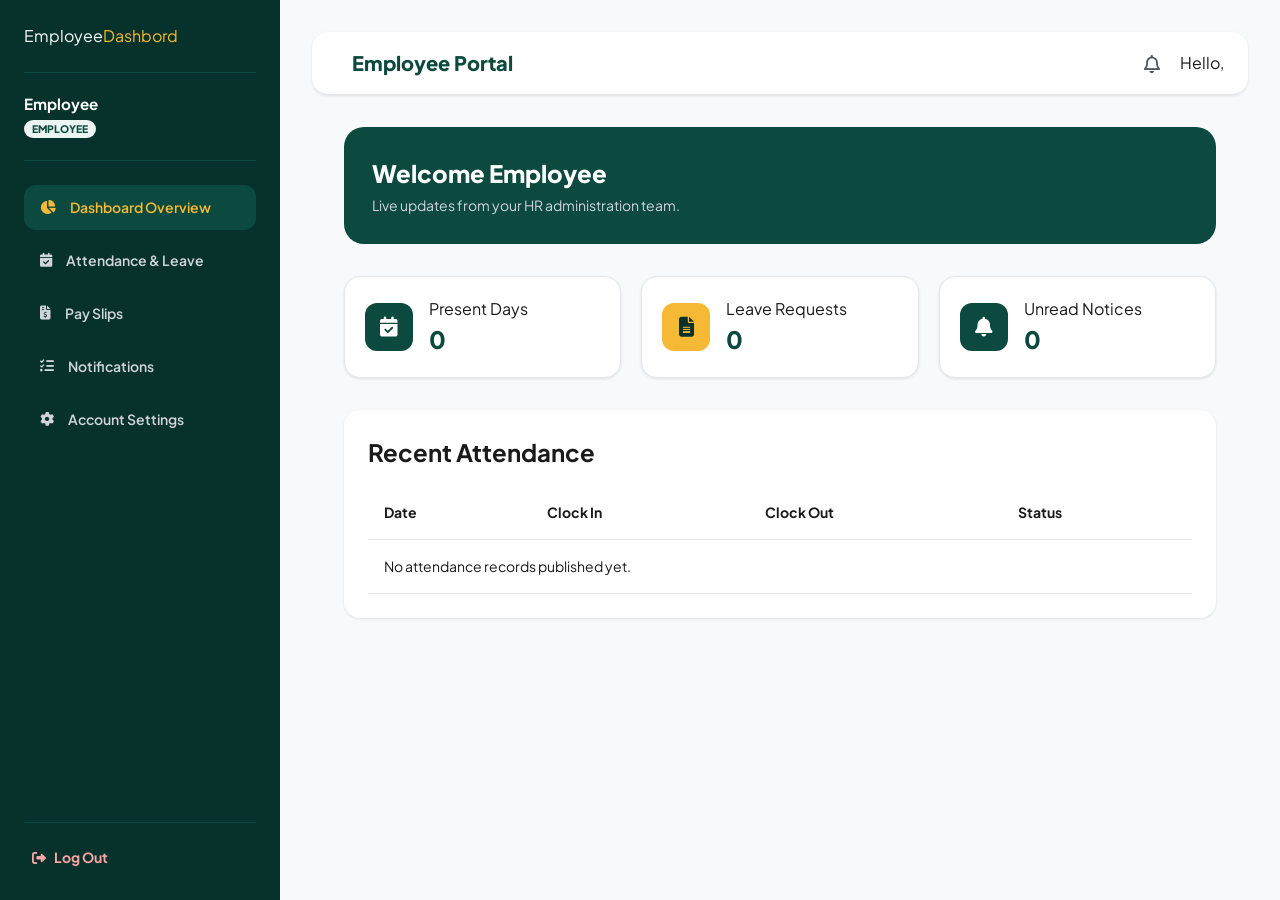
==== commit c56638b7: "Add notification system and employee dashboard features; update styles and links" ====
--- a/employee-dashboard/index.html
+++ b/employee-dashboard/index.html
@@ -34,23 +34,24 @@
         </div>
 
         <nav class="sidebar-nav">
-            <a href="#" class="sidebar-link active">
+            <a href="#overview" class="sidebar-link active" data-section="overview">
                 <i class="fa-solid fa-chart-pie"></i>
                 <span>Dashboard Overview</span>
             </a>
-            <a href="#" class="sidebar-link">
+            <a href="#attendance" class="sidebar-link" data-section="attendance">
                 <i class="fa-solid fa-calendar-check"></i>
                 <span>Attendance & Leave</span>
             </a>
-            <a href="#" class="sidebar-link">
+            <a href="#payslips" class="sidebar-link" data-section="payslips">
                 <i class="fa-solid fa-file-invoice-dollar"></i>
                 <span>Pay Slips</span>
             </a>
-            <a href="#" class="sidebar-link">
+            <a href="#notifications" class="sidebar-link" data-section="notifications">
                 <i class="fa-solid fa-tasks"></i>
-                <span>My Projects</span>
+                <span>Notifications</span>
+                <span id="sidebar-notification-count" class="notification-count hidden">0</span>
             </a>
-            <a href="#" class="sidebar-link">
+            <a href="#settings" class="sidebar-link" data-section="settings">
                 <i class="fa-solid fa-gear"></i>
                 <span>Account Settings</span>
             </a>
@@ -76,7 +77,7 @@
             <div class="header-right-actions">
                 <button class="dash-icon-btn">
                     <i class="fa-regular fa-bell"></i>
-                    <span class="notification-dot"></span>
+                    <span id="employee-notification-dot" class="notification-dot hidden"></span>
                 </button>
                 <div class="header-user-info">
                     <span class="user-greeting">Hello,</span>
@@ -89,13 +90,41 @@
             <div class="welcome-banner">
                 <div>
                     <h2>Welcome     <span id="welcome-user-name">Employee Dashboard</span></h2>
+                    <p>Live updates from your HR administration team.</p>
                 </div>
             </div>
+
+            <section id="overview" class="employee-section">
+                <div class="stats-grid">
+                    <div class="stat-card"><div class="stat-icon bg-teal"><i class="fa-solid fa-calendar-check"></i></div><div><div class="text-sm text-gray-500">Present Days</div><div id="employee-present-days" class="stat-val-dark">0</div></div></div>
+                    <div class="stat-card"><div class="stat-icon bg-gold"><i class="fa-solid fa-file-lines"></i></div><div><div class="text-sm text-gray-500">Leave Requests</div><div id="employee-leave-count" class="stat-val-dark">0</div></div></div>
+                    <div class="stat-card"><div class="stat-icon bg-teal"><i class="fa-solid fa-bell"></i></div><div><div class="text-sm text-gray-500">Unread Notices</div><div id="employee-unread-count" class="stat-val-dark">0</div></div></div>
+                </div>
+                <div class="dashboard-table-container"><h2 class="text-lg font-bold text-tealDark mb-4">Recent Attendance</h2><div class="overflow-x-auto"><table class="dashboard-table"><thead><tr><th>Date</th><th>Clock In</th><th>Clock Out</th><th>Status</th></tr></thead><tbody id="employee-attendance-list"></tbody></table></div></div>
+            </section>
+
+            <section id="attendance" class="employee-section hidden">
+                <div class="dashboard-table-container">
+                    <h2 class="text-lg font-bold text-tealDark mb-4">Apply for Leave</h2>
+                    <form id="employee-leave-form" class="grid gap-3 md:grid-cols-4">
+                        <select id="employee-leave-type" class="form-select" required><option>Casual Leave</option><option>Sick Leave</option><option>Academic Duty</option></select>
+                        <input id="employee-leave-start" type="date" class="form-input" required>
+                        <input id="employee-leave-end" type="date" class="form-input" required>
+                        <input id="employee-leave-reason" class="form-input" placeholder="Reason" required>
+                        <button class="btn btn-teal" type="submit">Submit Request</button>
+                    </form>
+                </div>
+                <div class="dashboard-table-container"><h2 class="text-lg font-bold text-tealDark mb-4">My Leave Requests</h2><div class="overflow-x-auto"><table class="dashboard-table"><thead><tr><th>Dates</th><th>Type</th><th>Reason</th><th>Status</th></tr></thead><tbody id="employee-leave-list"></tbody></table></div></div>
+            </section>
+            <section id="payslips" class="employee-section hidden"><div class="dashboard-table-container"><h2 class="text-lg font-bold text-tealDark mb-2">Pay Slips</h2><p class="text-sm text-gray-500">Your payroll records will appear here when published by HR.</p></div></section>
+            <section id="notifications" class="employee-section hidden"><div class="dashboard-table-container"><h2 class="text-lg font-bold text-tealDark mb-4">HR Notifications</h2><div id="employee-notification-list" class="space-y-3"></div></div></section>
+            <section id="settings" class="employee-section hidden"><div class="dashboard-table-container"><h2 class="text-lg font-bold text-tealDark mb-2">Account</h2><p class="text-sm text-gray-500">Signed in as <strong id="employee-account-email"></strong>.</p></div></section>
 
         </main>
     </div>
 
     <script src="../assets/js/script.js"></script>
+    <script src="employee.js"></script>
 </body>
 
 </html>
--- a/assets/css/style.css
+++ b/assets/css/style.css
@@ -2747,6 +2747,18 @@
     border-radius: 9999px;
 }
 
+.notification-count {
+    margin-left: auto;
+    min-width: 1.25rem;
+    padding: 0.1rem 0.35rem;
+    border-radius: 9999px;
+    background-color: #ef4444;
+    color: #ffffff;
+    font-size: 0.65rem;
+    font-weight: 800;
+    text-align: center;
+}
+
 .dashboard-content {
     padding: 1.5rem;
 }
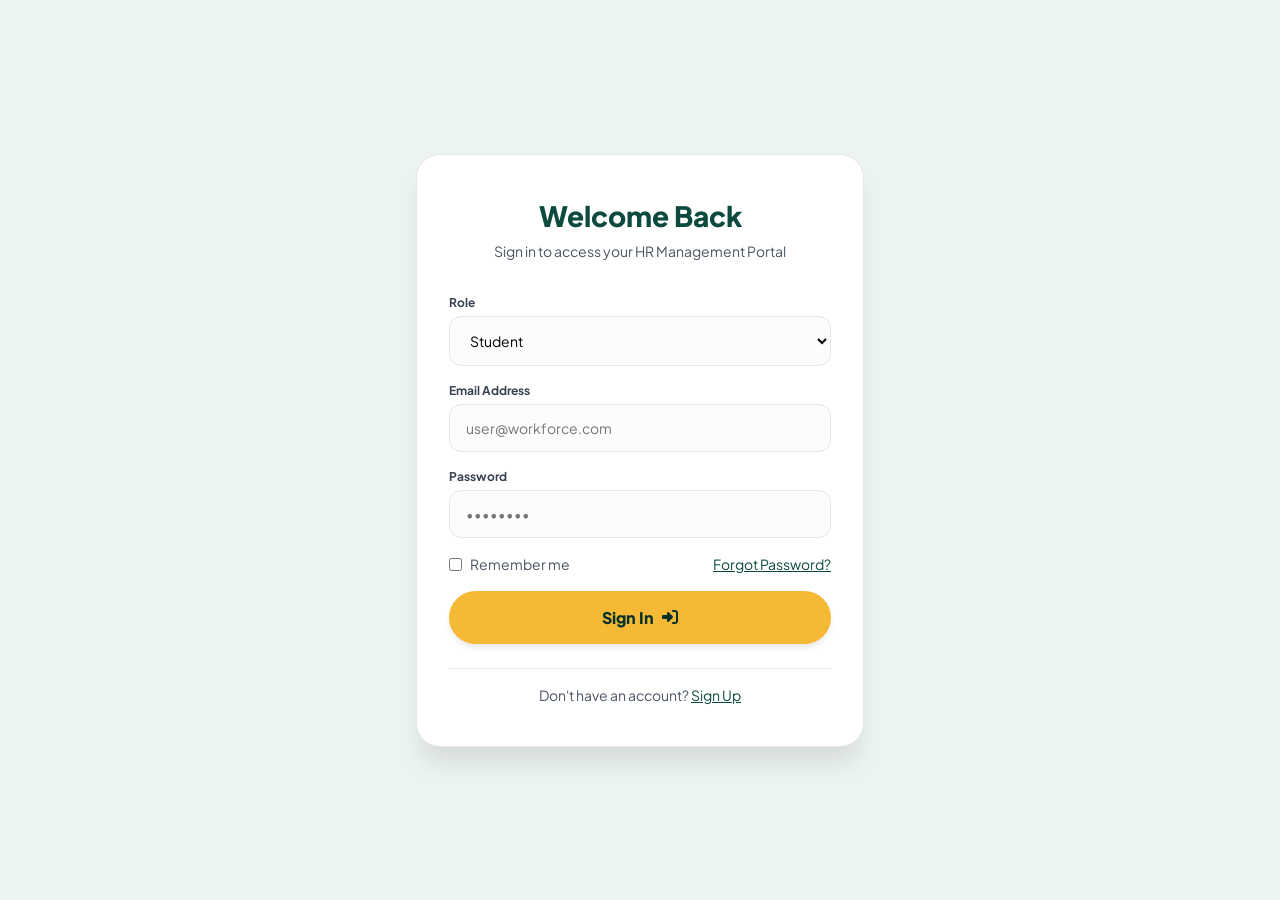
==== commit a03565b3: "updeted7" ====
--- a/employee-dashboard/index.html
+++ b/employee-dashboard/index.html
@@ -18,7 +18,7 @@
         <div class="sidebar-header">
             <div class="logo">
                 <a href="#">
-                    <span class="logo-text text-white">Employee<span class="text-gold">Dashbord</span></span>
+                    <span id="portal-brand" class="logo-text text-white">Employee<span class="text-gold">Portal</span></span>
                 </a>
             </div>
             <button id="close-sidebar-btn" class="close-sidebar-btn">
@@ -29,7 +29,7 @@
         <div class="user-profile-badge">
             <div>
                 <h5 id="dash-user-name" class="profile-name">Meet</h5>
-                <span class="role-badge badge-employee">Employee</span>
+                <span id="portal-role-badge" class="role-badge badge-employee">Employee</span>
             </div>
         </div>
 
@@ -71,7 +71,7 @@
                 <button id="mobile-sidebar-toggle" class="sidebar-toggle-btn">
                     <i class="fa-solid fa-bars"></i>
                 </button>
-                <h1 class="header-page-title">Employee Portal</h1>
+                <h1 id="portal-page-title" class="header-page-title">Employee Portal</h1>
             </div>
 
             <div class="header-right-actions">
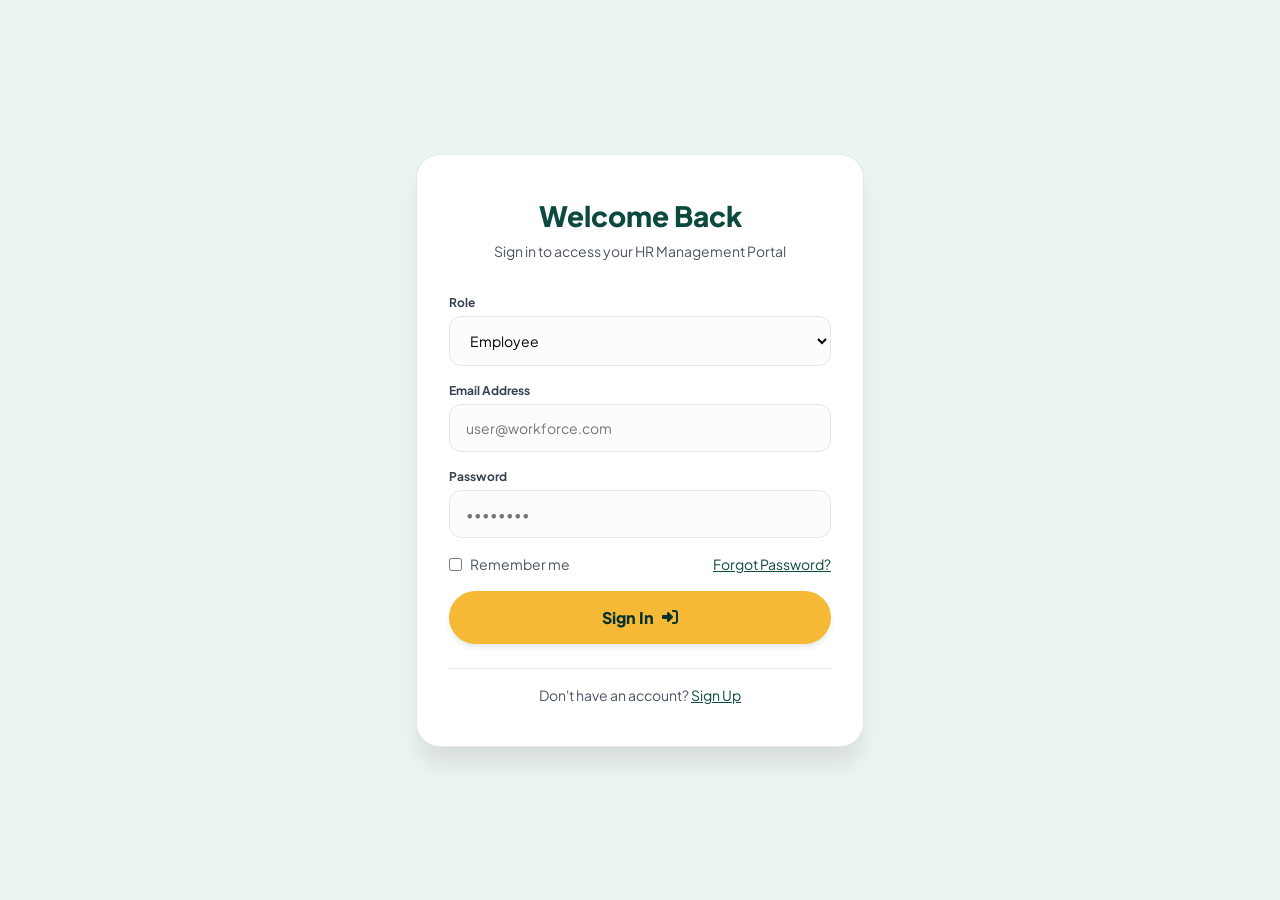
==== commit 639f5ab7: "updeted9" ====
--- a/employee-dashboard/index.html
+++ b/employee-dashboard/index.html
@@ -5,6 +5,18 @@
     <meta charset="UTF-8">
     <meta name="viewport" content="width=device-width, initial-scale=1.0">
     <title>Employee Dashboard</title>
+    <script>
+        document.documentElement.style.visibility = "hidden";
+        if (localStorage.getItem("isLoggedIn") !== "true" || localStorage.getItem("userRole") !== "employee" || !localStorage.getItem("userEmail")) {
+            if (localStorage.getItem("isLoggedIn") === "true" && localStorage.getItem("userRole") === "admin") {
+                window.location.replace("admin.html");
+            } else {
+                window.location.replace("../signin.html");
+            }
+        } else {
+            document.documentElement.style.visibility = "visible";
+        }
+    </script>
     <link rel="stylesheet" href="https://cdnjs.cloudflare.com/ajax/libs/font-awesome/6.4.0/css/all.min.css">
     <link href="https://fonts.googleapis.com/css2?family=Plus+Jakarta+Sans:wght@300;400;500;600;700;800&display=swap" rel="stylesheet">
     <link rel="stylesheet" href="../assets/css/style.css">
@@ -40,20 +52,36 @@
             </a>
             <a href="#attendance" class="sidebar-link" data-section="attendance">
                 <i class="fa-solid fa-calendar-check"></i>
-                <span>Attendance & Leave</span>
+                <span>Attendance</span>
+            </a>
+            <a href="#leaves" class="sidebar-link" data-section="leaves">
+                <i class="fa-solid fa-plane-departure"></i>
+                <span>Leave Requests</span>
+            </a>
+            <a href="#profile" class="sidebar-link" data-section="profile">
+                <i class="fa-solid fa-id-card"></i>
+                <span>My Profile</span>
             </a>
             <a href="#payslips" class="sidebar-link" data-section="payslips">
                 <i class="fa-solid fa-file-invoice-dollar"></i>
-                <span>Pay Slips</span>
+                <span>Payslips</span>
+            </a>
+            <a href="#announcements" class="sidebar-link" data-section="announcements">
+                <i class="fa-solid fa-bullhorn"></i>
+                <span>Announcements</span>
+            </a>
+            <a href="#tasks" class="sidebar-link" data-section="tasks">
+                <i class="fa-solid fa-list-check"></i>
+                <span>My Tasks</span>
+            </a>
+            <a href="#documents" class="sidebar-link" data-section="documents">
+                <i class="fa-solid fa-folder-open"></i>
+                <span>Documents</span>
             </a>
             <a href="#notifications" class="sidebar-link" data-section="notifications">
                 <i class="fa-solid fa-tasks"></i>
                 <span>Notifications</span>
                 <span id="sidebar-notification-count" class="notification-count hidden">0</span>
-            </a>
-            <a href="#settings" class="sidebar-link" data-section="settings">
-                <i class="fa-solid fa-gear"></i>
-                <span>Account Settings</span>
             </a>
         </nav>
 
@@ -75,7 +103,7 @@
             </div>
 
             <div class="header-right-actions">
-                <button class="dash-icon-btn">
+                <button id="employee-notification-button" class="dash-icon-btn" aria-label="View notifications">
                     <i class="fa-regular fa-bell"></i>
                     <span id="employee-notification-dot" class="notification-dot hidden"></span>
                 </button>
@@ -87,38 +115,67 @@
 
         <main class="dashboard-content">
 
-            <div class="welcome-banner">
+            <div class="welcome-banner employee-welcome">
                 <div>
-                    <h2>Welcome     <span id="welcome-user-name">Employee Dashboard</span></h2>
-                    <p>Live updates from your HR administration team.</p>
+                    <p class="employee-eyebrow">EMPLOYEE WORKSPACE</p>
+                    <h2>Welcome, <span id="welcome-user-name">Employee</span></h2>
+                    <p><span id="employee-designation">Your HR workspace</span><span aria-hidden="true"> · </span><span id="employee-department"></span></p>
+                </div>
+                <div class="employee-quick-actions">
+                    <a class="btn btn-gold" href="#attendance" data-section="attendance"><i class="fa-solid fa-clock mr-2"></i>Clock in</a>
+                    <a class="employee-quick-link" href="#leaves" data-section="leaves">Request leave <i class="fa-solid fa-arrow-right"></i></a>
                 </div>
             </div>
 
-            <section id="overview" class="employee-section">
+            <section id="overview" class="employee-section employee-panel">
                 <div class="stats-grid">
                     <div class="stat-card"><div class="stat-icon bg-teal"><i class="fa-solid fa-calendar-check"></i></div><div><div class="text-sm text-gray-500">Present Days</div><div id="employee-present-days" class="stat-val-dark">0</div></div></div>
-                    <div class="stat-card"><div class="stat-icon bg-gold"><i class="fa-solid fa-file-lines"></i></div><div><div class="text-sm text-gray-500">Leave Requests</div><div id="employee-leave-count" class="stat-val-dark">0</div></div></div>
-                    <div class="stat-card"><div class="stat-icon bg-teal"><i class="fa-solid fa-bell"></i></div><div><div class="text-sm text-gray-500">Unread Notices</div><div id="employee-unread-count" class="stat-val-dark">0</div></div></div>
+                    <div class="stat-card"><div class="stat-icon bg-gold"><i class="fa-solid fa-umbrella-beach"></i></div><div><div class="text-sm text-gray-500">Leave Balance</div><div id="employee-leave-balance" class="stat-val-dark">20 days</div></div></div>
+                    <div class="stat-card"><div class="stat-icon bg-teal"><i class="fa-solid fa-hourglass-half"></i></div><div><div class="text-sm text-gray-500">Pending Requests</div><div id="employee-leave-count" class="stat-val-dark">0</div></div></div>
+                    <div class="stat-card"><div class="stat-icon bg-gold"><i class="fa-solid fa-bell"></i></div><div><div class="text-sm text-gray-500">Unread Notifications</div><div id="employee-unread-count" class="stat-val-dark">0</div></div></div>
                 </div>
-                <div class="dashboard-table-container"><h2 class="text-lg font-bold text-tealDark mb-4">Recent Attendance</h2><div class="overflow-x-auto"><table class="dashboard-table"><thead><tr><th>Date</th><th>Clock In</th><th>Clock Out</th><th>Status</th></tr></thead><tbody id="employee-attendance-list"></tbody></table></div></div>
+                <div class="dash-grid-2 employee-overview-grid">
+                    <div class="dashboard-table-container">
+                        <div class="employee-section-heading"><h2 class="text-lg font-bold text-tealDark">Recent Attendance</h2><a href="#attendance" data-section="attendance">View history</a></div>
+                        <div class="overflow-x-auto"><table class="dashboard-table"><thead><tr><th>Date</th><th>Clock In</th><th>Clock Out</th><th>Status</th></tr></thead><tbody id="employee-attendance-list"></tbody></table></div>
+                    </div>
+                    <div class="dashboard-table-container">
+                        <div class="employee-section-heading"><h2 class="text-lg font-bold text-tealDark">Latest Announcements</h2><a href="#announcements" data-section="announcements">View all</a></div>
+                        <div id="employee-announcement-preview" class="employee-feed"></div>
+                    </div>
+                </div>
             </section>
 
-            <section id="attendance" class="employee-section hidden">
+            <section id="attendance" class="employee-section employee-panel hidden">
+                <div class="dashboard-table-container employee-attendance-today">
+                    <div><span class="employee-eyebrow">TODAY</span><h2 class="text-lg font-bold text-tealDark">Attendance</h2><p id="employee-attendance-today-status" class="text-sm text-gray-500">No attendance recorded yet.</p></div>
+                    <div class="employee-clock-actions"><button id="employee-check-in" class="btn btn-teal"><i class="fa-solid fa-right-to-bracket mr-2"></i>Check in</button><button id="employee-check-out" class="btn btn-outline"><i class="fa-solid fa-right-from-bracket mr-2"></i>Check out</button></div>
+                </div>
+                <div class="dashboard-table-container"><div class="employee-section-heading"><h2 class="text-lg font-bold text-tealDark">Attendance History</h2><input id="employee-attendance-filter" type="month" class="form-input employee-month-filter" aria-label="Filter attendance by month"></div><div class="overflow-x-auto"><table class="dashboard-table"><thead><tr><th>Date</th><th>Clock In</th><th>Clock Out</th><th>Hours</th><th>Status</th></tr></thead><tbody id="employee-attendance-history"></tbody></table></div></div>
+            </section>
+
+            <section id="leaves" class="employee-section employee-panel hidden">
                 <div class="dashboard-table-container">
                     <h2 class="text-lg font-bold text-tealDark mb-4">Apply for Leave</h2>
-                    <form id="employee-leave-form" class="grid gap-3 md:grid-cols-4">
-                        <select id="employee-leave-type" class="form-select" required><option>Casual Leave</option><option>Sick Leave</option><option>Academic Duty</option></select>
-                        <input id="employee-leave-start" type="date" class="form-input" required>
-                        <input id="employee-leave-end" type="date" class="form-input" required>
-                        <input id="employee-leave-reason" class="form-input" placeholder="Reason" required>
-                        <button class="btn btn-teal" type="submit">Submit Request</button>
+                    <form id="employee-leave-form" class="employee-leave-form">
+                        <label class="form-group"><span class="form-label">Leave type</span><select id="employee-leave-type" class="form-select" required><option>Casual Leave</option><option>Sick Leave</option><option>Annual Leave</option><option>Unpaid Leave</option></select></label>
+                        <label class="form-group"><span class="form-label">Start date</span><input id="employee-leave-start" type="date" class="form-input" required></label>
+                        <label class="form-group"><span class="form-label">End date</span><input id="employee-leave-end" type="date" class="form-input" required></label>
+                        <label class="form-group employee-reason-field"><span class="form-label">Reason</span><input id="employee-leave-reason" class="form-input" placeholder="Add a short reason" required maxlength="300"></label>
+                        <button class="btn btn-teal employee-submit-leave" type="submit">Submit request</button>
                     </form>
                 </div>
-                <div class="dashboard-table-container"><h2 class="text-lg font-bold text-tealDark mb-4">My Leave Requests</h2><div class="overflow-x-auto"><table class="dashboard-table"><thead><tr><th>Dates</th><th>Type</th><th>Reason</th><th>Status</th></tr></thead><tbody id="employee-leave-list"></tbody></table></div></div>
+                <div class="dashboard-table-container"><div class="employee-section-heading"><h2 class="text-lg font-bold text-tealDark">My Leave Requests</h2><select id="employee-leave-filter" class="form-select employee-status-filter" aria-label="Filter leave requests"><option value="all">All requests</option><option>Pending</option><option>Approved</option><option>Rejected</option></select></div><div class="overflow-x-auto"><table class="dashboard-table"><thead><tr><th>Dates</th><th>Type</th><th>Reason</th><th>Status</th><th></th></tr></thead><tbody id="employee-leave-list"></tbody></table></div></div>
             </section>
-            <section id="payslips" class="employee-section hidden"><div class="dashboard-table-container"><h2 class="text-lg font-bold text-tealDark mb-2">Pay Slips</h2><p class="text-sm text-gray-500">Your payroll records will appear here when published by HR.</p></div></section>
-            <section id="notifications" class="employee-section hidden"><div class="dashboard-table-container"><h2 class="text-lg font-bold text-tealDark mb-4">HR Notifications</h2><div id="employee-notification-list" class="space-y-3"></div></div></section>
-            <section id="settings" class="employee-section hidden"><div class="dashboard-table-container"><h2 class="text-lg font-bold text-tealDark mb-2">Account</h2><p class="text-sm text-gray-500">Signed in as <strong id="employee-account-email"></strong>.</p></div></section>
+            <section id="profile" class="employee-section employee-panel hidden">
+                <div class="dashboard-table-container"><div class="employee-profile-heading"><img id="employee-profile-avatar" src="" alt="Employee profile" class="employee-profile-avatar"><div><span class="employee-eyebrow">MY PROFILE</span><h2 id="employee-profile-name" class="text-xl font-bold text-tealDark"></h2><p id="employee-profile-role" class="text-sm text-gray-500"></p></div></div><div id="employee-profile-facts" class="employee-profile-facts"></div></div>
+                <div class="dashboard-table-container"><h2 class="text-lg font-bold text-tealDark mb-4">Contact details</h2><form id="employee-profile-form" class="employee-profile-form"><label class="form-group"><span class="form-label">Phone</span><input id="employee-phone" class="form-input" type="tel" maxlength="30"></label><label class="form-group"><span class="form-label">Address</span><input id="employee-address" class="form-input" maxlength="160"></label><label class="form-group"><span class="form-label">Emergency contact</span><input id="employee-emergency-contact" class="form-input" maxlength="100"></label><button class="btn btn-teal" type="submit">Save contact details</button></form></div>
+            </section>
+            <section id="payslips" class="employee-section employee-panel hidden"><div class="dashboard-table-container"><h2 class="text-lg font-bold text-tealDark mb-4">My Payslips</h2><div id="employee-payslip-list" class="employee-payslip-list"></div></div></section>
+            <section id="announcements" class="employee-section employee-panel hidden"><div class="dashboard-table-container"><h2 class="text-lg font-bold text-tealDark mb-4">HR Announcements</h2><div id="employee-announcement-list" class="employee-feed"></div></div></section>
+            <section id="tasks" class="employee-section employee-panel hidden"><div class="dashboard-table-container"><h2 class="text-lg font-bold text-tealDark mb-4">My Tasks</h2><div id="employee-task-list" class="employee-task-list"></div></div></section>
+            <section id="documents" class="employee-section employee-panel hidden"><div class="dashboard-table-container"><h2 class="text-lg font-bold text-tealDark mb-4">My HR Documents</h2><div id="employee-document-list" class="employee-document-list"></div></div></section>
+            <section id="notifications" class="employee-section employee-panel hidden"><div class="dashboard-table-container"><div class="employee-section-heading"><h2 class="text-lg font-bold text-tealDark">Notifications</h2><button id="employee-mark-read" class="btn-action">Mark all read</button></div><div id="employee-notification-list" class="employee-feed"></div></div></section>
 
         </main>
     </div>
--- a/assets/css/style.css
+++ b/assets/css/style.css
@@ -589,6 +589,7 @@
             var(--tealDark),
             var(--tealLight),
             var(--goldHover));
+    background-clip: text;
     -webkit-background-clip: text;
     -webkit-text-fill-color: transparent;
 }
@@ -3009,3 +3010,277 @@
     padding: 0.35rem 0.75rem;
     border-radius: 0.375rem;
 }
+
+/* Employee portal extensions */
+.employee-welcome {
+    background: linear-gradient(115deg, var(--tealDeep), var(--tealDark) 68%, #17695a);
+    border-radius: 0.75rem;
+    min-height: 170px;
+}
+
+.employee-eyebrow {
+    color: var(--goldAccent);
+    display: block;
+    font-size: 0.65rem;
+    font-weight: 800;
+    letter-spacing: 0.08em;
+    margin-bottom: 0.35rem;
+}
+
+.employee-quick-actions,
+.employee-clock-actions {
+    display: flex;
+    align-items: center;
+    gap: 1rem;
+    margin-top: 1.25rem;
+}
+
+.employee-quick-link {
+    color: #fff;
+    font-size: 0.8rem;
+    font-weight: 700;
+}
+
+.employee-quick-link i {
+    color: var(--goldAccent);
+    margin-left: 0.35rem;
+}
+
+.employee-panel:not(.hidden) {
+    animation: employee-enter 180ms ease-out both;
+}
+
+@keyframes employee-enter {
+    from { opacity: 0; transform: translateY(5px); }
+    to { opacity: 1; transform: translateY(0); }
+}
+
+.employee-overview-grid {
+    align-items: start;
+}
+
+.employee-section-heading {
+    display: flex;
+    align-items: center;
+    justify-content: space-between;
+    gap: 1rem;
+    margin-bottom: 1rem;
+}
+
+.employee-section-heading > a {
+    color: var(--tealLight);
+    font-size: 0.75rem;
+    font-weight: 700;
+    white-space: nowrap;
+}
+
+.employee-section-heading .text-lg {
+    margin-bottom: 0;
+}
+
+.employee-feed,
+.employee-task-list,
+.employee-payslip-list {
+    display: grid;
+    gap: 0.75rem;
+}
+
+.employee-feed-item,
+.employee-task,
+.employee-payslip {
+    border: 1px solid var(--borderLight);
+    border-radius: 0.5rem;
+    padding: 1rem;
+    background: #fff;
+}
+
+.employee-feed-item h3,
+.employee-task h3,
+.employee-payslip h3 {
+    color: var(--tealDark);
+    font-size: 0.9rem;
+    font-weight: 800;
+    margin: 0.25rem 0;
+}
+
+.employee-feed-item p,
+.employee-task p,
+.employee-payslip p {
+    color: var(--textGray);
+    font-size: 0.8rem;
+    overflow-wrap: anywhere;
+}
+
+.employee-unread {
+    border-left: 3px solid var(--goldAccent);
+}
+
+.employee-empty {
+    color: #6b7280;
+    font-size: 0.85rem;
+    padding: 1rem 0.5rem;
+}
+
+.employee-attendance-today,
+.employee-profile-heading,
+.employee-task,
+.employee-payslip {
+    display: flex;
+    align-items: center;
+    justify-content: space-between;
+    gap: 1rem;
+}
+
+.employee-attendance-today h2 {
+    margin-bottom: 0.25rem;
+}
+
+.employee-month-filter,
+.employee-status-filter {
+    max-width: 190px;
+}
+
+.employee-leave-form,
+.employee-profile-form {
+    display: grid;
+    grid-template-columns: repeat(2, minmax(0, 1fr));
+    align-items: end;
+    gap: 1rem;
+}
+
+.employee-leave-form .form-group,
+.employee-profile-form .form-group {
+    min-width: 0;
+}
+
+.employee-reason-field {
+    grid-column: 1 / -1;
+}
+
+.employee-submit-leave {
+    justify-self: start;
+}
+
+.employee-profile-heading {
+    justify-content: flex-start;
+    padding-bottom: 1.25rem;
+    border-bottom: 1px solid var(--borderLight);
+}
+
+.employee-profile-avatar {
+    width: 4.5rem;
+    height: 4.5rem;
+    border-radius: 50%;
+    border: 2px solid var(--goldAccent);
+    object-fit: cover;
+}
+
+.employee-profile-facts {
+    display: grid;
+    grid-template-columns: repeat(2, minmax(0, 1fr));
+    gap: 1rem;
+    padding-top: 1.25rem;
+}
+
+.employee-profile-facts div {
+    min-width: 0;
+}
+
+.employee-profile-facts span,
+.employee-profile-facts strong {
+    display: block;
+    overflow-wrap: anywhere;
+}
+
+.employee-profile-facts span {
+    color: var(--textGray);
+    font-size: 0.72rem;
+}
+
+.employee-profile-facts strong {
+    color: var(--tealDark);
+    font-size: 0.85rem;
+    margin-top: 0.2rem;
+}
+
+.employee-task {
+    align-items: flex-start;
+}
+
+.employee-task small {
+    color: var(--textGray);
+    display: block;
+    font-size: 0.7rem;
+    margin-top: 0.4rem;
+}
+
+.employee-task-status {
+    flex: 0 0 150px;
+}
+
+.employee-payslip .btn-action {
+    flex-shrink: 0;
+}
+
+.employee-clock-actions .btn:disabled,
+.employee-task-status:disabled {
+    cursor: not-allowed;
+    opacity: 0.5;
+}
+
+@media (max-width: 639px) {
+    .dashboard-content {
+        padding: 1rem;
+    }
+
+    .employee-welcome {
+        padding: 1.25rem;
+    }
+
+    .employee-quick-actions,
+    .employee-clock-actions {
+        align-items: stretch;
+        flex-direction: column;
+        gap: 0.75rem;
+    }
+
+    .employee-leave-form,
+    .employee-profile-form,
+    .employee-profile-facts {
+        grid-template-columns: minmax(0, 1fr);
+    }
+
+    .employee-reason-field {
+        grid-column: auto;
+    }
+
+    .employee-attendance-today,
+    .employee-section-heading {
+        align-items: flex-start;
+        flex-direction: column;
+    }
+
+    .employee-task,
+    .employee-payslip {
+        align-items: stretch;
+        flex-direction: column;
+    }
+
+    .employee-task-status,
+    .employee-month-filter,
+    .employee-status-filter {
+        max-width: none;
+        width: 100%;
+        flex-basis: auto;
+    }
+
+    .dashboard-table {
+        min-width: 560px;
+    }
+}
+
+@media (prefers-reduced-motion: reduce) {
+    .employee-panel:not(.hidden) {
+        animation: none;
+    }
+}
